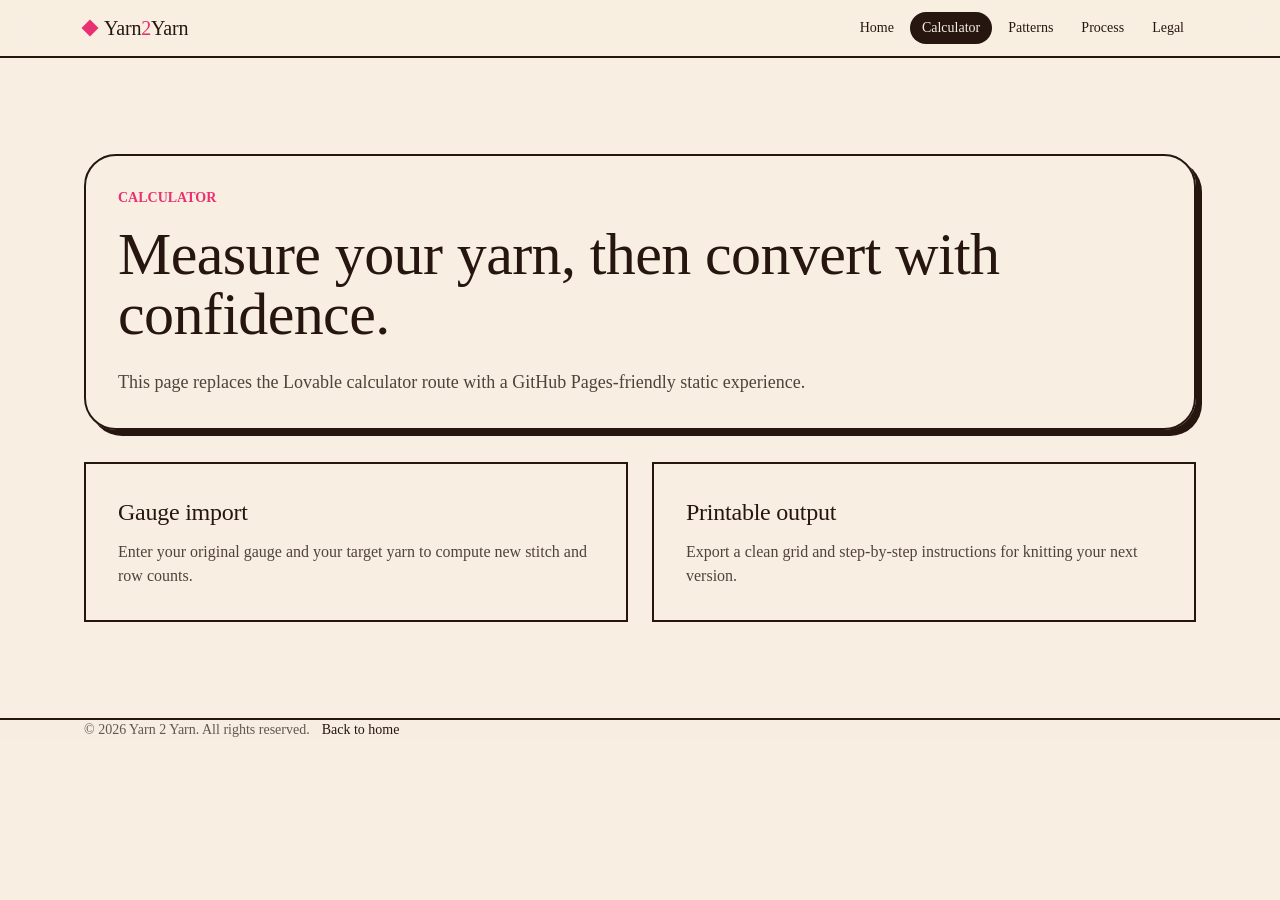
==== calculator/index.html @ 4e2f59ee "nouveaux" ====
<!DOCTYPE html>
<html lang="en">
  <head>
    <meta charset="utf-8" />
    <meta name="viewport" content="width=device-width, initial-scale=1" />
    <title>Calculator · Yarn 2 Yarn</title>
    <meta name="description" content="A calculator page for Yarn 2 Yarn built for GitHub Pages." />
    <link rel="stylesheet" href="../css/styles-DPJXZZEX.css" />
    <link rel="icon" href="../images/favicon.ico" type="image/x-icon" />
  </head>
  <body class="min-h-screen bg-cream text-ink">
    <div class="min-h-screen bg-cream text-ink">
      <header class="sticky top-0 z-40 border-b-2 border-ink bg-cream/90 backdrop-blur-md">
        <div class="mx-auto flex max-w-6xl items-center justify-between px-5 py-3">
          <a class="flex items-center gap-2" href="../">
            <span class="inline-block h-3 w-3 rotate-45 bg-raspberry"></span>
            <span class="font-display text-xl leading-none">Yarn<span class="text-raspberry">2</span>Yarn</span>
          </a>
          <nav class="hidden items-center gap-1 md:flex">
            <a class="rounded-full px-3 py-1.5 text-sm hover:bg-ink hover:text-cream transition" href="../">Home</a>
            <a class="rounded-full px-3 py-1.5 text-sm hover:bg-ink hover:text-cream transition bg-ink text-cream" href="./" aria-current="page">Calculator</a>
            <a class="rounded-full px-3 py-1.5 text-sm hover:bg-ink hover:text-cream transition" href="../patterns/">Patterns</a>
            <a class="rounded-full px-3 py-1.5 text-sm hover:bg-ink hover:text-cream transition" href="../process/">Process</a>
            <a class="rounded-full px-3 py-1.5 text-sm hover:bg-ink hover:text-cream transition" href="../legal/">Legal</a>
          </nav>
        </div>
      </header>

      <main class="mx-auto flex max-w-6xl flex-col gap-8 px-5 py-16 md:py-24">
        <section class="rounded-[2rem] border-2 border-ink bg-white p-8 shadow-[6px_6px_0_var(--ink)] md:p-12">
          <p class="mb-4 text-sm font-semibold uppercase tracking-[0.35em] text-raspberry">Calculator</p>
          <h1 class="font-display text-4xl leading-none md:text-6xl">Measure your yarn, then convert with confidence.</h1>
          <p class="mt-6 max-w-3xl text-lg leading-8 text-ink/80">This page replaces the Lovable calculator route with a GitHub Pages-friendly static experience.</p>
        </section>

        <section class="grid gap-6 md:grid-cols-2">
          <div class="rounded-[1.5rem] border-2 border-ink bg-cream p-8">
            <h2 class="font-display text-2xl">Gauge import</h2>
            <p class="mt-3 text-base leading-7 text-ink/80">Enter your original gauge and your target yarn to compute new stitch and row counts.</p>
          </div>
          <div class="rounded-[1.5rem] border-2 border-ink bg-cream p-8">
            <h2 class="font-display text-2xl">Printable output</h2>
            <p class="mt-3 text-base leading-7 text-ink/80">Export a clean grid and step-by-step instructions for knitting your next version.</p>
          </div>
        </section>
      </main>

      <footer class="border-t-2 border-ink bg-cream/90">
        <div class="mx-auto flex max-w-6xl flex-col gap-3 px-5 py-8 text-sm text-ink/70 md:flex-row md:items-center md:justify-between">
          <p>© 2026 Yarn 2 Yarn. All rights reserved.</p>
          <a class="font-medium text-ink" href="../">Back to home</a>
        </div>
      </footer>
    </div>
  </body>
</html>
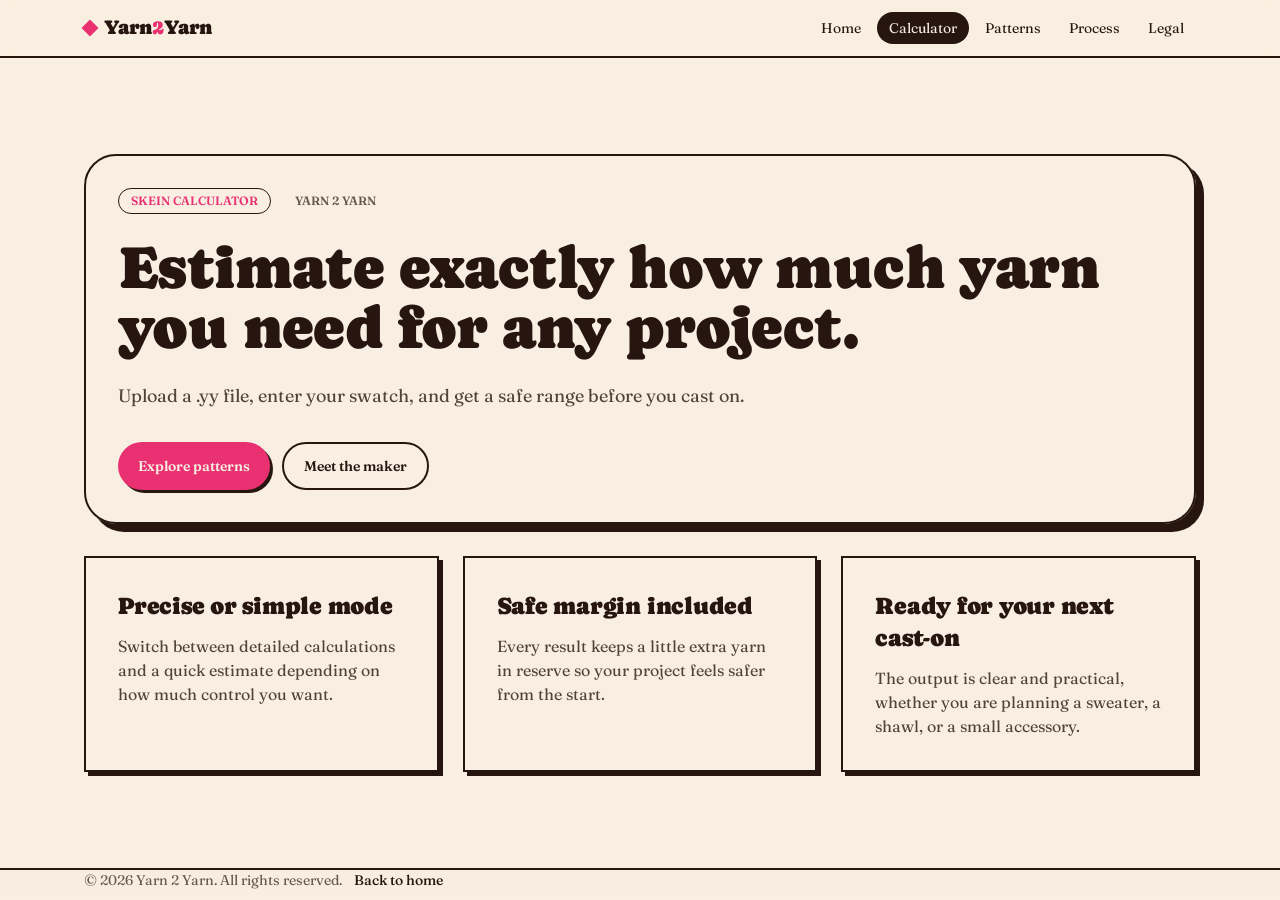
==== commit a6b79eb3: "normalemeeeeent" ====
--- a/calculator/index.html
+++ b/calculator/index.html
@@ -3,9 +3,12 @@
   <head>
     <meta charset="utf-8" />
     <meta name="viewport" content="width=device-width, initial-scale=1" />
-    <title>Calculator · Yarn 2 Yarn</title>
-    <meta name="description" content="A calculator page for Yarn 2 Yarn built for GitHub Pages." />
+    <title>Skein Calculator — Yarn 2 Yarn</title>
+    <meta name="description" content="Estimate exactly how much yarn you need for any project. Upload a .yy file, enter your swatch, get a safe range." />
     <link rel="stylesheet" href="../css/styles-DPJXZZEX.css" />
+    <link rel="preconnect" href="https://fonts.googleapis.com" />
+    <link rel="preconnect" href="https://fonts.gstatic.com" crossorigin="anonymous" />
+    <link rel="stylesheet" href="https://fonts.googleapis.com/css2?family=Fraunces:ital,opsz,wght@0,9..144,400;0,9..144,600;0,9..144,800;1,9..144,400&family=Caprasimo&family=JetBrains+Mono:wght@400;600&display=swap" />
     <link rel="icon" href="../images/favicon.ico" type="image/x-icon" />
   </head>
   <body class="min-h-screen bg-cream text-ink">
@@ -27,20 +30,31 @@
       </header>
 
       <main class="mx-auto flex max-w-6xl flex-col gap-8 px-5 py-16 md:py-24">
-        <section class="rounded-[2rem] border-2 border-ink bg-white p-8 shadow-[6px_6px_0_var(--ink)] md:p-12">
-          <p class="mb-4 text-sm font-semibold uppercase tracking-[0.35em] text-raspberry">Calculator</p>
-          <h1 class="font-display text-4xl leading-none md:text-6xl">Measure your yarn, then convert with confidence.</h1>
-          <p class="mt-6 max-w-3xl text-lg leading-8 text-ink/80">This page replaces the Lovable calculator route with a GitHub Pages-friendly static experience.</p>
+        <section class="rounded-[2rem] border-2 border-ink bg-white p-8 shadow-[8px_8px_0_var(--ink)] md:p-12">
+          <div class="flex flex-wrap items-center gap-3">
+            <span class="rounded-full border border-ink px-3 py-1 text-xs font-semibold uppercase tracking-[0.32em] text-raspberry">Skein Calculator</span>
+            <span class="rounded-full bg-cream px-3 py-1 text-xs font-semibold uppercase tracking-[0.32em] text-ink/70">Yarn 2 Yarn</span>
+          </div>
+          <h1 class="mt-6 font-display text-4xl leading-none md:text-6xl">Estimate exactly how much yarn you need for any project.</h1>
+          <p class="mt-6 max-w-3xl text-lg leading-8 text-ink/80">Upload a .yy file, enter your swatch, and get a safe range before you cast on.</p>
+          <div class="mt-8 flex flex-wrap gap-3">
+            <a class="inline-flex items-center rounded-full bg-raspberry px-5 py-3 text-sm font-semibold text-cream shadow-[3px_3px_0_var(--ink)] transition hover:-translate-y-0.5" href="../patterns/">Explore patterns</a>
+            <a class="inline-flex items-center rounded-full border-2 border-ink px-5 py-3 text-sm font-semibold text-ink transition hover:bg-ink hover:text-cream" href="../process/">Meet the maker</a>
+          </div>
         </section>
 
-        <section class="grid gap-6 md:grid-cols-2">
-          <div class="rounded-[1.5rem] border-2 border-ink bg-cream p-8">
-            <h2 class="font-display text-2xl">Gauge import</h2>
-            <p class="mt-3 text-base leading-7 text-ink/80">Enter your original gauge and your target yarn to compute new stitch and row counts.</p>
+        <section class="grid gap-6 md:grid-cols-3">
+          <div class="rounded-[1.5rem] border-2 border-ink bg-cream p-8 shadow-[4px_4px_0_var(--ink)]">
+            <h2 class="font-display text-2xl">Precise or simple mode</h2>
+            <p class="mt-3 text-base leading-7 text-ink/80">Switch between detailed calculations and a quick estimate depending on how much control you want.</p>
           </div>
-          <div class="rounded-[1.5rem] border-2 border-ink bg-cream p-8">
-            <h2 class="font-display text-2xl">Printable output</h2>
-            <p class="mt-3 text-base leading-7 text-ink/80">Export a clean grid and step-by-step instructions for knitting your next version.</p>
+          <div class="rounded-[1.5rem] border-2 border-ink bg-cream p-8 shadow-[4px_4px_0_var(--ink)]">
+            <h2 class="font-display text-2xl">Safe margin included</h2>
+            <p class="mt-3 text-base leading-7 text-ink/80">Every result keeps a little extra yarn in reserve so your project feels safer from the start.</p>
+          </div>
+          <div class="rounded-[1.5rem] border-2 border-ink bg-cream p-8 shadow-[4px_4px_0_var(--ink)]">
+            <h2 class="font-display text-2xl">Ready for your next cast-on</h2>
+            <p class="mt-3 text-base leading-7 text-ink/80">The output is clear and practical, whether you are planning a sweater, a shawl, or a small accessory.</p>
           </div>
         </section>
       </main>
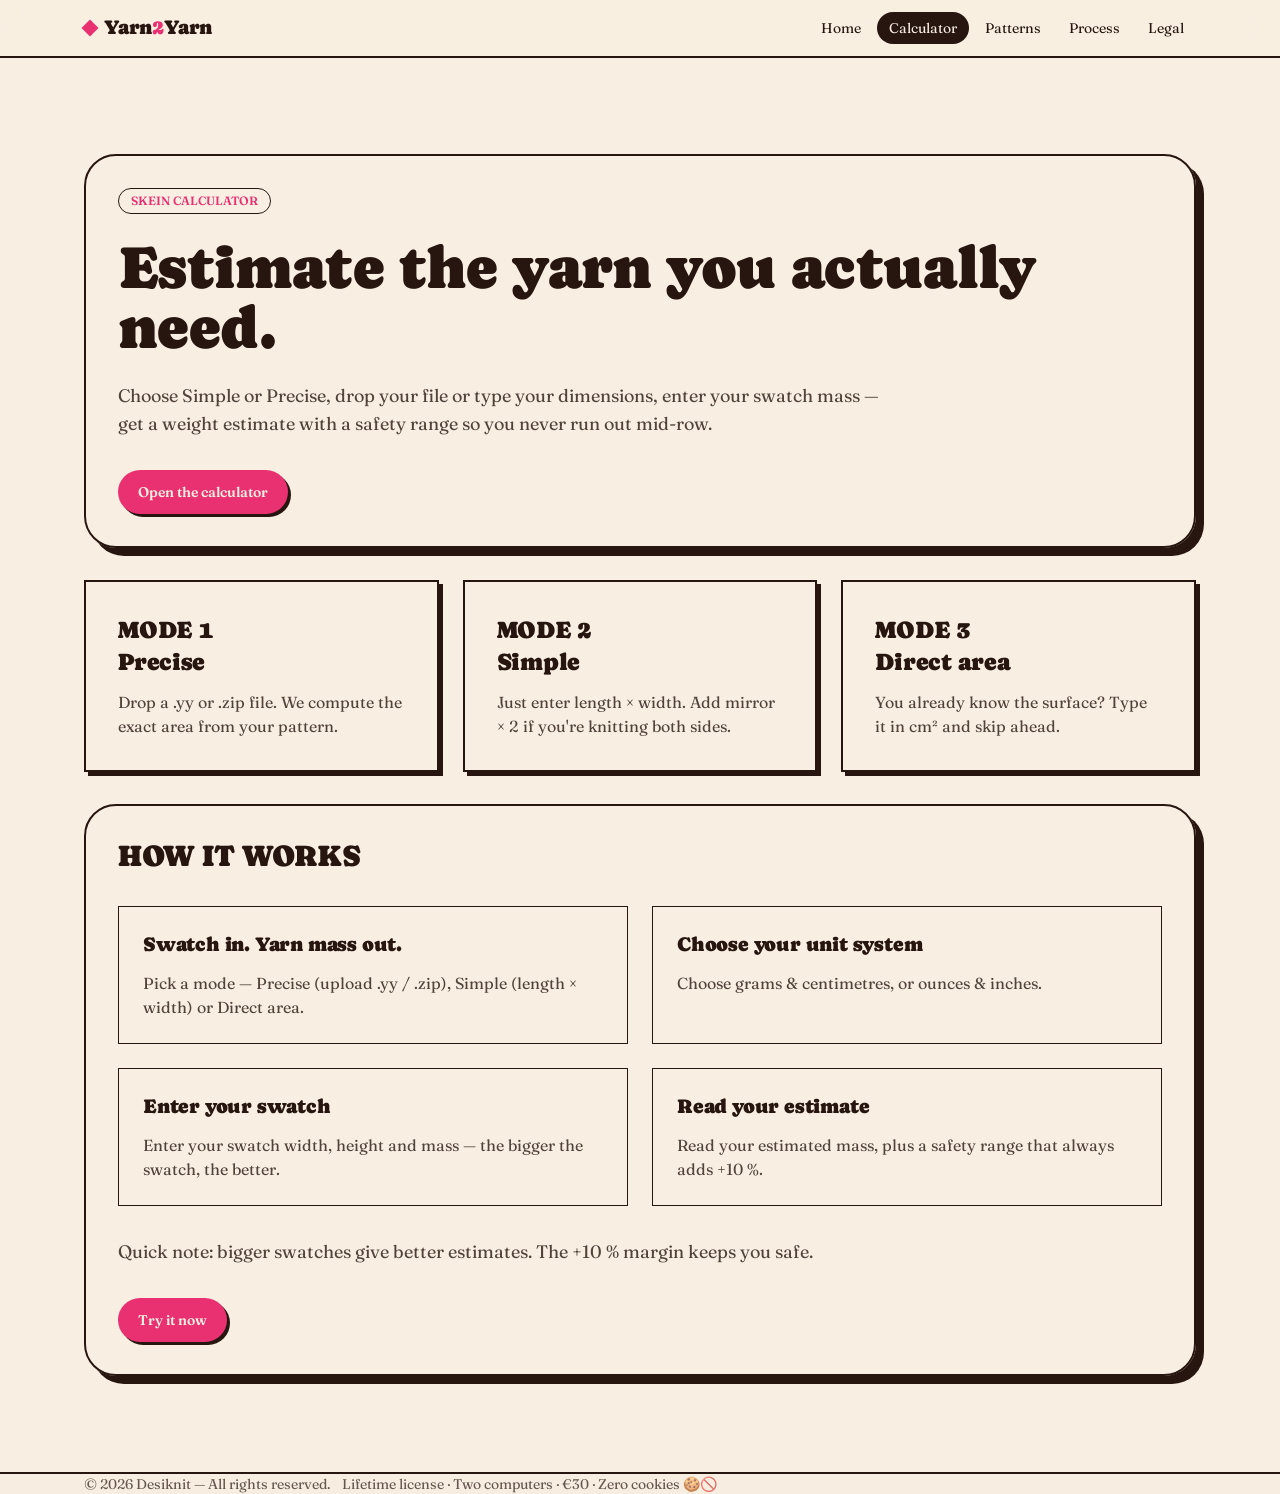
==== commit 1727242c: "lovactu" ====
--- a/calculator/index.html
+++ b/calculator/index.html
@@ -4,7 +4,7 @@
     <meta charset="utf-8" />
     <meta name="viewport" content="width=device-width, initial-scale=1" />
     <title>Skein Calculator — Yarn 2 Yarn</title>
-    <meta name="description" content="Estimate exactly how much yarn you need for any project. Upload a .yy file, enter your swatch, get a safe range." />
+    <meta name="description" content="Estimate the yarn you actually need." />
     <link rel="stylesheet" href="../css/styles-DPJXZZEX.css" />
     <link rel="preconnect" href="https://fonts.googleapis.com" />
     <link rel="preconnect" href="https://fonts.gstatic.com" crossorigin="anonymous" />
@@ -28,43 +28,49 @@
           </nav>
         </div>
       </header>
-
       <main class="mx-auto flex max-w-6xl flex-col gap-8 px-5 py-16 md:py-24">
         <section class="rounded-[2rem] border-2 border-ink bg-white p-8 shadow-[8px_8px_0_var(--ink)] md:p-12">
           <div class="flex flex-wrap items-center gap-3">
-            <span class="rounded-full border border-ink px-3 py-1 text-xs font-semibold uppercase tracking-[0.32em] text-raspberry">Skein Calculator</span>
-            <span class="rounded-full bg-cream px-3 py-1 text-xs font-semibold uppercase tracking-[0.32em] text-ink/70">Yarn 2 Yarn</span>
+            <span class="rounded-full border border-ink px-3 py-1 text-xs font-semibold uppercase tracking-[0.32em] text-raspberry">SKEIN CALCULATOR</span>
           </div>
-          <h1 class="mt-6 font-display text-4xl leading-none md:text-6xl">Estimate exactly how much yarn you need for any project.</h1>
-          <p class="mt-6 max-w-3xl text-lg leading-8 text-ink/80">Upload a .yy file, enter your swatch, and get a safe range before you cast on.</p>
+          <h1 class="mt-6 font-display text-4xl leading-none md:text-6xl">Estimate the yarn you actually need.</h1>
+          <p class="mt-6 max-w-3xl text-lg leading-8 text-ink/80">Choose Simple or Precise, drop your file or type your dimensions, enter your swatch mass — get a weight estimate with a safety range so you never run out mid-row.</p>
           <div class="mt-8 flex flex-wrap gap-3">
-            <a class="inline-flex items-center rounded-full bg-raspberry px-5 py-3 text-sm font-semibold text-cream shadow-[3px_3px_0_var(--ink)] transition hover:-translate-y-0.5" href="../patterns/">Explore patterns</a>
-            <a class="inline-flex items-center rounded-full border-2 border-ink px-5 py-3 text-sm font-semibold text-ink transition hover:bg-ink hover:text-cream" href="../process/">Meet the maker</a>
+            <a class="inline-flex items-center rounded-full bg-raspberry px-5 py-3 text-sm font-semibold text-cream shadow-[3px_3px_0_var(--ink)] transition hover:-translate-y-0.5" href="../patterns/">Open the calculator</a>
           </div>
         </section>
-
         <section class="grid gap-6 md:grid-cols-3">
           <div class="rounded-[1.5rem] border-2 border-ink bg-cream p-8 shadow-[4px_4px_0_var(--ink)]">
-            <h2 class="font-display text-2xl">Precise or simple mode</h2>
-            <p class="mt-3 text-base leading-7 text-ink/80">Switch between detailed calculations and a quick estimate depending on how much control you want.</p>
+            <h2 class="font-display text-2xl">MODE 1<br/>Precise</h2>
+            <p class="mt-3 text-base leading-7 text-ink/80">Drop a .yy or .zip file. We compute the exact area from your pattern.</p>
           </div>
           <div class="rounded-[1.5rem] border-2 border-ink bg-cream p-8 shadow-[4px_4px_0_var(--ink)]">
-            <h2 class="font-display text-2xl">Safe margin included</h2>
-            <p class="mt-3 text-base leading-7 text-ink/80">Every result keeps a little extra yarn in reserve so your project feels safer from the start.</p>
+            <h2 class="font-display text-2xl">MODE 2<br/>Simple</h2>
+            <p class="mt-3 text-base leading-7 text-ink/80">Just enter length × width. Add mirror × 2 if you're knitting both sides.</p>
           </div>
           <div class="rounded-[1.5rem] border-2 border-ink bg-cream p-8 shadow-[4px_4px_0_var(--ink)]">
-            <h2 class="font-display text-2xl">Ready for your next cast-on</h2>
-            <p class="mt-3 text-base leading-7 text-ink/80">The output is clear and practical, whether you are planning a sweater, a shawl, or a small accessory.</p>
+            <h2 class="font-display text-2xl">MODE 3<br/>Direct area</h2>
+            <p class="mt-3 text-base leading-7 text-ink/80">You already know the surface? Type it in cm² and skip ahead.</p>
           </div>
         </section>
+        <section class="rounded-[2rem] border-2 border-ink bg-white p-8 shadow-[8px_8px_0_var(--ink)] md:p-12">
+          <h2 class="font-display text-3xl">HOW IT WORKS</h2>
+          <div class="mt-8 grid gap-6 md:grid-cols-2">
+            <div class="rounded-[1.25rem] border border-ink p-6"><h3 class="font-display text-xl">Swatch in. Yarn mass out.</h3><p class="mt-3 text-base leading-7 text-ink/80">Pick a mode — Precise (upload .yy / .zip), Simple (length × width) or Direct area.</p></div>
+            <div class="rounded-[1.25rem] border border-ink p-6"><h3 class="font-display text-xl">Choose your unit system</h3><p class="mt-3 text-base leading-7 text-ink/80">Choose grams & centimetres, or ounces & inches.</p></div>
+            <div class="rounded-[1.25rem] border border-ink p-6"><h3 class="font-display text-xl">Enter your swatch</h3><p class="mt-3 text-base leading-7 text-ink/80">Enter your swatch width, height and mass — the bigger the swatch, the better.</p></div>
+            <div class="rounded-[1.25rem] border border-ink p-6"><h3 class="font-display text-xl">Read your estimate</h3><p class="mt-3 text-base leading-7 text-ink/80">Read your estimated mass, plus a safety range that always adds +10 %.</p></div>
+          </div>
+          <p class="mt-8 text-lg leading-8 text-ink/80">Quick note: bigger swatches give better estimates. The +10 % margin keeps you safe.</p>
+          <a class="mt-8 inline-flex items-center rounded-full bg-raspberry px-5 py-3 text-sm font-semibold text-cream shadow-[3px_3px_0_var(--ink)] transition hover:-translate-y-0.5" href="../patterns/">Try it now</a>
+        </section>
       </main>
-
       <footer class="border-t-2 border-ink bg-cream/90">
         <div class="mx-auto flex max-w-6xl flex-col gap-3 px-5 py-8 text-sm text-ink/70 md:flex-row md:items-center md:justify-between">
-          <p>© 2026 Yarn 2 Yarn. All rights reserved.</p>
-          <a class="font-medium text-ink" href="../">Back to home</a>
+          <p>© 2026 Desiknit — All rights reserved.</p>
+          <p>Lifetime license · Two computers · €30 · Zero cookies 🍪🚫</p>
         </div>
       </footer>
     </div>
   </body>
-</html>
+</html>
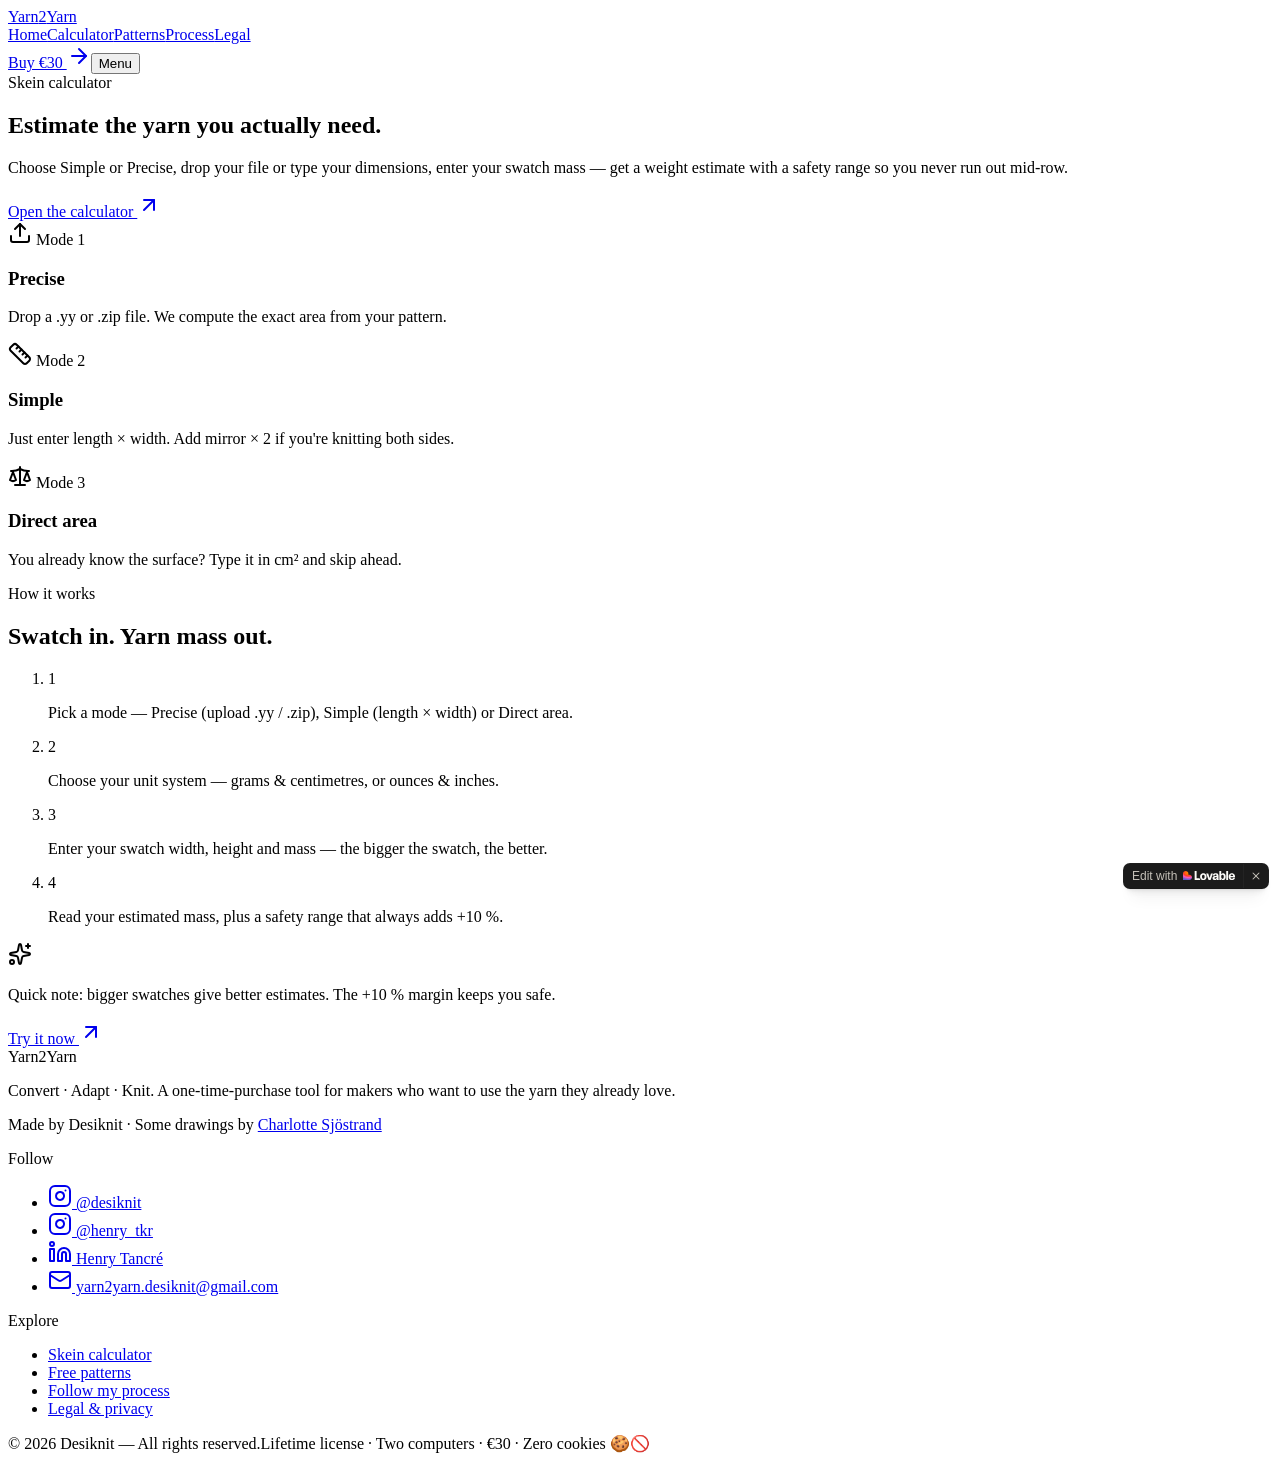
==== commit ca6df9c3: "Add initial HTML structure for calculator page" ====
--- a/calculator/index.html
+++ b/calculator/index.html
@@ -1,76 +1,226 @@
-<!DOCTYPE html>
-<html lang="en">
-  <head>
-    <meta charset="utf-8" />
-    <meta name="viewport" content="width=device-width, initial-scale=1" />
-    <title>Skein Calculator — Yarn 2 Yarn</title>
-    <meta name="description" content="Estimate the yarn you actually need." />
-    <link rel="stylesheet" href="../css/styles-DPJXZZEX.css" />
-    <link rel="preconnect" href="https://fonts.googleapis.com" />
-    <link rel="preconnect" href="https://fonts.gstatic.com" crossorigin="anonymous" />
-    <link rel="stylesheet" href="https://fonts.googleapis.com/css2?family=Fraunces:ital,opsz,wght@0,9..144,400;0,9..144,600;0,9..144,800;1,9..144,400&family=Caprasimo&family=JetBrains+Mono:wght@400;600&display=swap" />
-    <link rel="icon" href="../images/favicon.ico" type="image/x-icon" />
-  </head>
-  <body class="min-h-screen bg-cream text-ink">
-    <div class="min-h-screen bg-cream text-ink">
-      <header class="sticky top-0 z-40 border-b-2 border-ink bg-cream/90 backdrop-blur-md">
-        <div class="mx-auto flex max-w-6xl items-center justify-between px-5 py-3">
-          <a class="flex items-center gap-2" href="../">
-            <span class="inline-block h-3 w-3 rotate-45 bg-raspberry"></span>
-            <span class="font-display text-xl leading-none">Yarn<span class="text-raspberry">2</span>Yarn</span>
-          </a>
-          <nav class="hidden items-center gap-1 md:flex">
-            <a class="rounded-full px-3 py-1.5 text-sm hover:bg-ink hover:text-cream transition" href="../">Home</a>
-            <a class="rounded-full px-3 py-1.5 text-sm hover:bg-ink hover:text-cream transition bg-ink text-cream" href="./" aria-current="page">Calculator</a>
-            <a class="rounded-full px-3 py-1.5 text-sm hover:bg-ink hover:text-cream transition" href="../patterns/">Patterns</a>
-            <a class="rounded-full px-3 py-1.5 text-sm hover:bg-ink hover:text-cream transition" href="../process/">Process</a>
-            <a class="rounded-full px-3 py-1.5 text-sm hover:bg-ink hover:text-cream transition" href="../legal/">Legal</a>
-          </nav>
-        </div>
-      </header>
-      <main class="mx-auto flex max-w-6xl flex-col gap-8 px-5 py-16 md:py-24">
-        <section class="rounded-[2rem] border-2 border-ink bg-white p-8 shadow-[8px_8px_0_var(--ink)] md:p-12">
-          <div class="flex flex-wrap items-center gap-3">
-            <span class="rounded-full border border-ink px-3 py-1 text-xs font-semibold uppercase tracking-[0.32em] text-raspberry">SKEIN CALCULATOR</span>
-          </div>
-          <h1 class="mt-6 font-display text-4xl leading-none md:text-6xl">Estimate the yarn you actually need.</h1>
-          <p class="mt-6 max-w-3xl text-lg leading-8 text-ink/80">Choose Simple or Precise, drop your file or type your dimensions, enter your swatch mass — get a weight estimate with a safety range so you never run out mid-row.</p>
-          <div class="mt-8 flex flex-wrap gap-3">
-            <a class="inline-flex items-center rounded-full bg-raspberry px-5 py-3 text-sm font-semibold text-cream shadow-[3px_3px_0_var(--ink)] transition hover:-translate-y-0.5" href="../patterns/">Open the calculator</a>
-          </div>
-        </section>
-        <section class="grid gap-6 md:grid-cols-3">
-          <div class="rounded-[1.5rem] border-2 border-ink bg-cream p-8 shadow-[4px_4px_0_var(--ink)]">
-            <h2 class="font-display text-2xl">MODE 1<br/>Precise</h2>
-            <p class="mt-3 text-base leading-7 text-ink/80">Drop a .yy or .zip file. We compute the exact area from your pattern.</p>
-          </div>
-          <div class="rounded-[1.5rem] border-2 border-ink bg-cream p-8 shadow-[4px_4px_0_var(--ink)]">
-            <h2 class="font-display text-2xl">MODE 2<br/>Simple</h2>
-            <p class="mt-3 text-base leading-7 text-ink/80">Just enter length × width. Add mirror × 2 if you're knitting both sides.</p>
-          </div>
-          <div class="rounded-[1.5rem] border-2 border-ink bg-cream p-8 shadow-[4px_4px_0_var(--ink)]">
-            <h2 class="font-display text-2xl">MODE 3<br/>Direct area</h2>
-            <p class="mt-3 text-base leading-7 text-ink/80">You already know the surface? Type it in cm² and skip ahead.</p>
-          </div>
-        </section>
-        <section class="rounded-[2rem] border-2 border-ink bg-white p-8 shadow-[8px_8px_0_var(--ink)] md:p-12">
-          <h2 class="font-display text-3xl">HOW IT WORKS</h2>
-          <div class="mt-8 grid gap-6 md:grid-cols-2">
-            <div class="rounded-[1.25rem] border border-ink p-6"><h3 class="font-display text-xl">Swatch in. Yarn mass out.</h3><p class="mt-3 text-base leading-7 text-ink/80">Pick a mode — Precise (upload .yy / .zip), Simple (length × width) or Direct area.</p></div>
-            <div class="rounded-[1.25rem] border border-ink p-6"><h3 class="font-display text-xl">Choose your unit system</h3><p class="mt-3 text-base leading-7 text-ink/80">Choose grams & centimetres, or ounces & inches.</p></div>
-            <div class="rounded-[1.25rem] border border-ink p-6"><h3 class="font-display text-xl">Enter your swatch</h3><p class="mt-3 text-base leading-7 text-ink/80">Enter your swatch width, height and mass — the bigger the swatch, the better.</p></div>
-            <div class="rounded-[1.25rem] border border-ink p-6"><h3 class="font-display text-xl">Read your estimate</h3><p class="mt-3 text-base leading-7 text-ink/80">Read your estimated mass, plus a safety range that always adds +10 %.</p></div>
-          </div>
-          <p class="mt-8 text-lg leading-8 text-ink/80">Quick note: bigger swatches give better estimates. The +10 % margin keeps you safe.</p>
-          <a class="mt-8 inline-flex items-center rounded-full bg-raspberry px-5 py-3 text-sm font-semibold text-cream shadow-[3px_3px_0_var(--ink)] transition hover:-translate-y-0.5" href="../patterns/">Try it now</a>
-        </section>
-      </main>
-      <footer class="border-t-2 border-ink bg-cream/90">
-        <div class="mx-auto flex max-w-6xl flex-col gap-3 px-5 py-8 text-sm text-ink/70 md:flex-row md:items-center md:justify-between">
-          <p>© 2026 Desiknit — All rights reserved.</p>
-          <p>Lifetime license · Two computers · €30 · Zero cookies 🍪🚫</p>
-        </div>
-      </footer>
-    </div>
-  </body>
-</html>+<!DOCTYPE html><html lang="en"><head><meta charset="utf-8"><meta name="viewport" content="width=device-width, initial-scale=1"><link rel="stylesheet" href="css/styles-DPJXZZEX.css" data-precedence="default"><link rel="stylesheet" href="https://fonts.googleapis.com/css2?family=Fraunces:ital,opsz,wght@0,9..144,400;0,9..144,600;0,9..144,800;1,9..144,400&family=Caprasimo&family=JetBrains+Mono:wght@400;600&display=swap" data-precedence="default"><title>Skein Calculator — Yarn 2 Yarn</title><meta name="author" content="Desiknit"><meta property="og:type" content="website"><meta name="twitter:card" content="summary_large_image"><meta name="description" content="Estimate exactly how much yarn you need for any project. Upload a .yy file, enter your swatch, get a safe range."><meta property="og:title" content="Skein Calculator — Yarn 2 Yarn"><meta property="og:description" content="Estimate the yarn you need — precise or simple mode, always with a safety margin."><link rel="modulepreload" href="/assets/index-Cd15-F9J.js"><link rel="modulepreload" href="/assets/calculator-SY191zPr.js"><link rel="modulepreload" href="/assets/site-chrome-DdTQAI3-.js"><link rel="modulepreload" href="/assets/arrow-up-right-DXfZMPy_.js"><link rel="modulepreload" href="/assets/sparkles-CQcFg2lq.js"><link rel="icon" href="images/favicon.ico" type="image/x-icon"><link rel="preconnect" href="https://fonts.googleapis.com"><link rel="preconnect" href="https://fonts.gstatic.com" crossorigin="anonymous">
+<style>
+	@font-face {
+		font-family: 'CameraPlainVariable';
+		src: url('fonts/CameraPlainVariable.woff2') format('woff2');
+		font-weight: 100 900;
+		font-style: normal;
+		font-display: swap;
+	}
+
+	#lovable-badge {
+		--badge-bg: #1b1b1b;
+		--badge-text: #c5c1b9;
+		--badge-text-hover: #dcdad5;
+		--badge-radius: 6px;
+		--badge-padding: 8px;
+		--badge-gap: 6px;
+		--badge-shadow: 
+			0 0 0 1px rgba(0, 0, 0, 0.88),
+			0 1px 0 0 rgba(0, 0, 0, 0.04),
+			0 2px 2px -1px rgba(0, 0, 0, 0.08),
+			0 4px 4px -2px rgba(0, 0, 0, 0.08),
+			0 8px 8px -4px rgba(0, 0, 0, 0.08),
+			0 16px 16px -8px rgba(0, 0, 0, 0.08);
+		--badge-transition-duration: 0.2s;
+		--badge-transition-easing: cubic-bezier(0.16, 1, 0.32, 1);
+		--focus-color: #575ECF;
+		--focus-offset: 2px;
+		--focus-width: 2px;
+		
+		position: fixed;
+		bottom: 12px;
+		right: 12px;
+		height: 24px;
+		display: flex;
+		align-items: center;
+		z-index: 1000000;
+		background-color: var(--badge-bg) !important;
+		color: var(--badge-text) !important;
+		border-radius: var(--badge-radius);
+		box-shadow: var(--badge-shadow) !important;
+		font-size: 12px;
+		font-family: CameraPlainVariable, "CameraPlainVariable Fallback", -apple-system, BlinkMacSystemFont, 'Segoe UI', Roboto, sans-serif;
+		font-weight: 400 !important;
+		text-transform: none !important;
+		font-feature-settings: normal !important;
+		transform: translateZ(0);
+		will-change: transform, opacity;
+	}
+
+	#lovable-badge-cta {
+		display: flex;
+		align-items: center;
+		gap: var(--badge-gap);
+		padding: 0 var(--badge-padding);
+		height: 100%;
+		color: inherit;
+		text-decoration: none;
+		white-space: nowrap;
+		border-radius: var(--badge-radius) 0 0 var(--badge-radius);
+		transition: 
+			background-color var(--badge-transition-duration) ease,
+			color var(--badge-transition-duration) ease,
+			transform 0.1s ease;
+	}
+
+	#lovable-badge-cta:hover {
+		background: rgba(255, 255, 255, 0.04);
+		color: var(--badge-text-hover);
+	}
+
+	#lovable-badge-cta:active {
+		transform: scale(0.98);
+	}
+
+	#lovable-badge-cta:focus {
+		outline: none;
+	}
+
+	#lovable-badge-cta:focus-visible {
+		outline: var(--focus-width) solid var(--focus-color);
+		outline-offset: var(--focus-offset);
+		z-index: 1;
+	}
+
+	#lovable-badge-text {
+		line-height: 1;
+	}
+
+	#lovable-badge-divider {
+		width: 1px;
+		height: 24px;
+		background-color: rgba(255, 255, 255, 0.04);
+		flex-shrink: 0;
+	}
+
+	#lovable-badge-close {
+		width: 24px;
+		height: 24px;
+		min-width: 24px;
+		min-height: 24px;
+		cursor: pointer;
+		background: none;
+		border: none;
+		padding: 0;
+		display: flex;
+		align-items: center;
+		justify-content: center;
+		border-radius: 0 var(--badge-radius) var(--badge-radius) 0;
+		flex-shrink: 0;
+		transition: 
+			background-color var(--badge-transition-duration) ease,
+			transform 0.1s ease;
+	}
+
+	#lovable-badge-close:hover {
+		background: rgba(255, 255, 255, 0.04);
+	}
+
+	#lovable-badge-close:active {
+		transform: scale(0.92);
+	}
+
+	#lovable-badge-close:focus {
+		outline: none;
+	}
+
+	#lovable-badge-close:focus-visible {
+		outline: var(--focus-width) solid var(--focus-color);
+		outline-offset: calc(var(--focus-offset) * -1);
+		z-index: 1;
+	}
+
+	#lovable-badge-close svg path {
+		fill: var(--badge-text);
+		transition: fill var(--badge-transition-duration) ease;
+	}
+
+	#lovable-badge-close:hover svg path {
+		fill: var(--badge-text-hover);
+	}
+
+	@media (prefers-reduced-motion: reduce) {
+		#lovable-badge-cta,
+		#lovable-badge-close,
+		#lovable-badge-close svg path {
+			transition: none;
+		}
+		
+		#lovable-badge-cta:active,
+		#lovable-badge-close:active {
+			transform: none;
+		}
+	}
+
+	@media (prefers-contrast: high) {
+		#lovable-badge {
+			--badge-bg: #000;
+			--badge-text: #fff;
+			--badge-text-hover: #fff;
+			border: 2px solid currentColor;
+		}
+		
+		#lovable-badge-cta:focus-visible,
+		#lovable-badge-close:focus-visible {
+			outline-width: 3px;
+		}
+	}
+</style>
+<script defer="" src="js/~flock.js" data-proxy-url="/~api/analytics"></script><meta name="twitter:title" content="Skein Calculator — Yarn 2 Yarn"><meta name="twitter:description" content="Estimate the yarn you need — precise or simple mode, always with a safety margin."><meta property="og:image" content="images/id-preview-fc2e2dba--8e81f6e1-5158-4120-b369-6080ebdf96a0.lovable.app-1785254110658.png"><meta name="twitter:image" content="https://pub-bb2e103a32db4e198524a2e9ed8f35b4.r2.dev/19436440-525f-40ab-999f-d670b272fbc6/id-preview-fc2e2dba--8e81f6e1-5158-4120-b369-6080ebdf96a0.lovable.app-1785254110658.png"></head><body><!--$--><div class="min-h-screen bg-cream text-ink"><header class="sticky top-0 z-40 border-b-2 border-ink bg-cream/90 backdrop-blur-md"><div class="mx-auto flex max-w-6xl items-center justify-between px-5 py-3"><a href="/" class="flex items-center gap-2"><span class="inline-block h-3 w-3 rotate-45 bg-raspberry"></span><span class="font-display text-xl leading-none">Yarn<span class="text-raspberry">2</span>Yarn</span></a><nav class="hidden items-center gap-1 md:flex"><a href="/" class="rounded-full px-3 py-1.5 text-sm hover:bg-ink hover:text-cream transition">Home</a><a class="rounded-full px-3 py-1.5 text-sm hover:bg-ink hover:text-cream transition bg-ink text-cream" href="/calculator" data-status="active" aria-current="page">Calculator</a><a href="/patterns" class="rounded-full px-3 py-1.5 text-sm hover:bg-ink hover:text-cream transition">Patterns</a><a href="/process" class="rounded-full px-3 py-1.5 text-sm hover:bg-ink hover:text-cream transition">Process</a><a href="/legal" class="rounded-full px-3 py-1.5 text-sm hover:bg-ink hover:text-cream transition">Legal</a></nav><div class="flex items-center gap-2"><a href="https://yarn2yarn.lemonsqueezy.com/checkout/buy/22267c7e-5ff2-482f-9b16-f2206b3a0a4a?embed=1" class="hidden md:inline-flex items-center gap-1.5 rounded-full bg-raspberry px-4 py-2 text-sm font-medium text-cream shadow-[3px_3px_0_var(--ink)] transition hover:-translate-y-0.5">Buy €30 <svg xmlns="http://www.w3.org/2000/svg" width="24" height="24" viewBox="0 0 24 24" fill="none" stroke="currentColor" stroke-width="2" stroke-linecap="round" stroke-linejoin="round" class="lucide lucide-arrow-right h-3.5 w-3.5" aria-hidden="true"><path d="M5 12h14"></path><path d="m12 5 7 7-7 7"></path></svg></a><button aria-label="Menu" class="md:hidden rounded-full border-2 border-ink px-3 py-1.5 text-sm">Menu</button></div></div></header><main><section class="mx-auto max-w-5xl px-5 pt-14 pb-10 md:pt-24"><span class="sticker bg-sky -rotate-1">Skein calculator</span><h1 class="mt-6 font-display text-5xl leading-[0.95] md:text-7xl">Estimate the yarn <span class="inline-block rotate-1 rounded-2xl bg-butter px-3 py-1">you actually need.</span></h1><p class="mt-6 max-w-2xl text-lg leading-relaxed text-ink/75">Choose Simple or Precise, drop your file or type your dimensions, enter your swatch mass — get a weight estimate with a safety range so you never run out mid-row.</p><a href="https://www.desiknit.com/calc.html" class="mt-8 inline-flex items-center gap-2 rounded-full bg-ink px-6 py-3.5 text-cream shadow-[5px_5px_0_var(--raspberry)] transition hover:-translate-y-0.5">Open the calculator <svg xmlns="http://www.w3.org/2000/svg" width="24" height="24" viewBox="0 0 24 24" fill="none" stroke="currentColor" stroke-width="2" stroke-linecap="round" stroke-linejoin="round" class="lucide lucide-arrow-up-right h-4 w-4" aria-hidden="true"><path d="M7 7h10v10"></path><path d="M7 17 17 7"></path></svg></a></section><section class="mx-auto max-w-5xl px-5 pb-16"><div class="grid gap-4 md:grid-cols-3"><div class="rounded-3xl border-2 border-ink p-6 shadow-[5px_5px_0_var(--ink)] bg-mint"><div class="flex items-center gap-2 font-mono-tag"><svg xmlns="http://www.w3.org/2000/svg" width="24" height="24" viewBox="0 0 24 24" fill="none" stroke="currentColor" stroke-width="2" stroke-linecap="round" stroke-linejoin="round" class="lucide lucide-upload h-4 w-4" aria-hidden="true"><path d="M12 3v12"></path><path d="m17 8-5-5-5 5"></path><path d="M21 15v4a2 2 0 0 1-2 2H5a2 2 0 0 1-2-2v-4"></path></svg> Mode <!-- -->1</div><h3 class="mt-3 font-display text-2xl">Precise</h3><p class="mt-2 text-sm leading-relaxed opacity-90">Drop a .yy or .zip file. We compute the exact area from your pattern.</p></div><div class="rounded-3xl border-2 border-ink p-6 shadow-[5px_5px_0_var(--ink)] bg-butter"><div class="flex items-center gap-2 font-mono-tag"><svg xmlns="http://www.w3.org/2000/svg" width="24" height="24" viewBox="0 0 24 24" fill="none" stroke="currentColor" stroke-width="2" stroke-linecap="round" stroke-linejoin="round" class="lucide lucide-ruler h-4 w-4" aria-hidden="true"><path d="M21.3 15.3a2.4 2.4 0 0 1 0 3.4l-2.6 2.6a2.4 2.4 0 0 1-3.4 0L2.7 8.7a2.41 2.41 0 0 1 0-3.4l2.6-2.6a2.41 2.41 0 0 1 3.4 0Z"></path><path d="m14.5 12.5 2-2"></path><path d="m11.5 9.5 2-2"></path><path d="m8.5 6.5 2-2"></path><path d="m17.5 15.5 2-2"></path></svg> Mode <!-- -->2</div><h3 class="mt-3 font-display text-2xl">Simple</h3><p class="mt-2 text-sm leading-relaxed opacity-90">Just enter length × width. Add mirror × 2 if you're knitting both sides.</p></div><div class="rounded-3xl border-2 border-ink p-6 shadow-[5px_5px_0_var(--ink)] bg-coral text-cream"><div class="flex items-center gap-2 font-mono-tag"><svg xmlns="http://www.w3.org/2000/svg" width="24" height="24" viewBox="0 0 24 24" fill="none" stroke="currentColor" stroke-width="2" stroke-linecap="round" stroke-linejoin="round" class="lucide lucide-scale h-4 w-4" aria-hidden="true"><path d="M12 3v18"></path><path d="m19 8 3 8a5 5 0 0 1-6 0zV7"></path><path d="M3 7h1a17 17 0 0 0 8-2 17 17 0 0 0 8 2h1"></path><path d="m5 8 3 8a5 5 0 0 1-6 0zV7"></path><path d="M7 21h10"></path></svg> Mode <!-- -->3</div><h3 class="mt-3 font-display text-2xl">Direct area</h3><p class="mt-2 text-sm leading-relaxed opacity-90">You already know the surface? Type it in cm² and skip ahead.</p></div></div></section><section class="border-y-2 border-ink bg-cream"><div class="mx-auto max-w-5xl px-5 py-16 grid gap-10 md:grid-cols-[1fr_1.2fr]"><div><p class="font-mono-tag text-raspberry mb-3">How it works</p><h2 class="font-display text-4xl leading-tight">Swatch in. Yarn mass out.</h2></div><ol class="space-y-4 text-ink/80"><li class="flex gap-4"><span class="mt-0.5 inline-flex h-8 w-8 flex-none items-center justify-center rounded-full border-2 border-ink bg-butter font-display">1</span><p class="leading-relaxed">Pick a mode — Precise (upload .yy / .zip), Simple (length × width) or Direct area.</p></li><li class="flex gap-4"><span class="mt-0.5 inline-flex h-8 w-8 flex-none items-center justify-center rounded-full border-2 border-ink bg-butter font-display">2</span><p class="leading-relaxed">Choose your unit system — grams & centimetres, or ounces & inches.</p></li><li class="flex gap-4"><span class="mt-0.5 inline-flex h-8 w-8 flex-none items-center justify-center rounded-full border-2 border-ink bg-butter font-display">3</span><p class="leading-relaxed">Enter your swatch width, height and mass — the bigger the swatch, the better.</p></li><li class="flex gap-4"><span class="mt-0.5 inline-flex h-8 w-8 flex-none items-center justify-center rounded-full border-2 border-ink bg-butter font-display">4</span><p class="leading-relaxed">Read your estimated mass, plus a safety range that always adds +10 %.</p></li></ol></div></section><section class="mx-auto max-w-5xl px-5 py-16"><div class="rounded-3xl border-2 border-ink bg-mint p-8 shadow-[6px_6px_0_var(--ink)] flex flex-wrap items-center gap-6 justify-between"><div class="flex items-center gap-3"><svg xmlns="http://www.w3.org/2000/svg" width="24" height="24" viewBox="0 0 24 24" fill="none" stroke="currentColor" stroke-width="2" stroke-linecap="round" stroke-linejoin="round" class="lucide lucide-sparkles h-6 w-6" aria-hidden="true"><path d="M11.017 2.814a1 1 0 0 1 1.966 0l1.051 5.558a2 2 0 0 0 1.594 1.594l5.558 1.051a1 1 0 0 1 0 1.966l-5.558 1.051a2 2 0 0 0-1.594 1.594l-1.051 5.558a1 1 0 0 1-1.966 0l-1.051-5.558a2 2 0 0 0-1.594-1.594l-5.558-1.051a1 1 0 0 1 0-1.966l5.558-1.051a2 2 0 0 0 1.594-1.594z"></path><path d="M20 2v4"></path><path d="M22 4h-4"></path><circle cx="4" cy="20" r="2"></circle></svg><p class="font-display text-2xl leading-tight max-w-md">Quick note: bigger swatches give better estimates. The +10 % margin keeps you safe.</p></div><a href="https://www.desiknit.com/calc.html" class="inline-flex items-center gap-2 rounded-full bg-ink px-5 py-3 text-sm text-cream hover:bg-raspberry transition">Try it now <svg xmlns="http://www.w3.org/2000/svg" width="24" height="24" viewBox="0 0 24 24" fill="none" stroke="currentColor" stroke-width="2" stroke-linecap="round" stroke-linejoin="round" class="lucide lucide-arrow-up-right h-4 w-4" aria-hidden="true"><path d="M7 7h10v10"></path><path d="M7 17 17 7"></path></svg></a></div></section></main><footer class="mt-16 border-t-2 border-ink bg-ink text-cream"><div class="mx-auto grid max-w-6xl gap-10 px-5 py-14 md:grid-cols-4"><div class="md:col-span-2"><div class="flex items-center gap-2"><span class="inline-block h-3 w-3 rotate-45 bg-raspberry"></span><span class="font-display text-2xl">Yarn<span class="text-raspberry">2</span>Yarn</span></div><p class="mt-3 max-w-sm text-sm text-cream/70">Convert · Adapt · Knit. A one-time-purchase tool for makers who want to use the yarn they already love.</p><p class="mt-4 text-xs text-cream/50">Made by <span class="text-butter">Desiknit</span> · Some drawings by<!-- --> <a href="https://www.instagram.com/charlotte_sjostrand" class="underline hover:text-butter">Charlotte Sjöstrand</a></p></div><div><p class="font-mono-tag text-butter mb-3">Follow</p><ul class="space-y-2 text-sm"><li><a href="https://www.instagram.com/desiknit/" class="inline-flex items-center gap-2 hover:text-butter"><svg xmlns="http://www.w3.org/2000/svg" width="24" height="24" viewBox="0 0 24 24" fill="none" stroke="currentColor" stroke-width="2" stroke-linecap="round" stroke-linejoin="round" class="lucide lucide-instagram h-4 w-4" aria-hidden="true"><rect width="20" height="20" x="2" y="2" rx="5" ry="5"></rect><path d="M16 11.37A4 4 0 1 1 12.63 8 4 4 0 0 1 16 11.37z"></path><line x1="17.5" x2="17.51" y1="6.5" y2="6.5"></line></svg> @desiknit</a></li><li><a href="https://www.instagram.com/henry_tkr/" class="inline-flex items-center gap-2 hover:text-butter"><svg xmlns="http://www.w3.org/2000/svg" width="24" height="24" viewBox="0 0 24 24" fill="none" stroke="currentColor" stroke-width="2" stroke-linecap="round" stroke-linejoin="round" class="lucide lucide-instagram h-4 w-4" aria-hidden="true"><rect width="20" height="20" x="2" y="2" rx="5" ry="5"></rect><path d="M16 11.37A4 4 0 1 1 12.63 8 4 4 0 0 1 16 11.37z"></path><line x1="17.5" x2="17.51" y1="6.5" y2="6.5"></line></svg> @henry_tkr</a></li><li><a href="https://www.linkedin.com/in/henry-tancré-1b995a37a" class="inline-flex items-center gap-2 hover:text-butter"><svg xmlns="http://www.w3.org/2000/svg" width="24" height="24" viewBox="0 0 24 24" fill="none" stroke="currentColor" stroke-width="2" stroke-linecap="round" stroke-linejoin="round" class="lucide lucide-linkedin h-4 w-4" aria-hidden="true"><path d="M16 8a6 6 0 0 1 6 6v7h-4v-7a2 2 0 0 0-2-2 2 2 0 0 0-2 2v7h-4v-7a6 6 0 0 1 6-6z"></path><rect width="4" height="12" x="2" y="9"></rect><circle cx="4" cy="4" r="2"></circle></svg> Henry Tancré</a></li><li><a href="mailto:yarn2yarn.desiknit@gmail.com" class="inline-flex items-center gap-2 hover:text-butter"><svg xmlns="http://www.w3.org/2000/svg" width="24" height="24" viewBox="0 0 24 24" fill="none" stroke="currentColor" stroke-width="2" stroke-linecap="round" stroke-linejoin="round" class="lucide lucide-mail h-4 w-4" aria-hidden="true"><path d="m22 7-8.991 5.727a2 2 0 0 1-2.009 0L2 7"></path><rect x="2" y="4" width="20" height="16" rx="2"></rect></svg> yarn2yarn.desiknit@gmail.com</a></li></ul></div><div><p class="font-mono-tag text-butter mb-3">Explore</p><ul class="space-y-2 text-sm"><li><a class="hover:text-butter active" href="/calculator" data-status="active" aria-current="page">Skein calculator</a></li><li><a href="/patterns" class="hover:text-butter">Free patterns</a></li><li><a href="/process" class="hover:text-butter">Follow my process</a></li><li><a href="/legal" class="hover:text-butter">Legal & privacy</a></li></ul></div></div><div class="border-t border-cream/10"><div class="mx-auto flex max-w-6xl flex-wrap items-center justify-between gap-3 px-5 py-5 text-xs text-cream/50"><span>© <!-- -->2026<!-- --> Desiknit — All rights reserved.</span><span class="italic">Lifetime license · Two computers · €30 · Zero cookies 🍪🚫</span></div></div></footer></div><!--/$--><script type="module" async="" src="js/index-Cd15-F9J.js"></script>
+<aside id="lovable-badge" role="complementary" dir="ltr" lang="en" aria-label="Edit with Lovable">
+	<a id="lovable-badge-cta" target="_blank" href="https://lovable.dev/projects/lovp_5mtgb81fgm9q9stjfzwzbwdyba?utm_source=lovable-badge" rel="noopener nofollow" aria-label="Edit with Lovable">
+		<span id="lovable-badge-text">Edit with</span>
+		<svg xmlns="http://www.w3.org/2000/svg" width="52" height="16" fill="none" viewBox="0 0 52 16">
+  <path fill="#FCFBF8" fill-rule="evenodd" d="M20.318 5.25c.643 0 1.206.14 1.69.418a2.81 2.81 0 0 1 1.118 1.191c.266.513.4 1.115.4 1.807s-.134 1.296-.4 1.812a2.81 2.81 0 0 1-1.118 1.193c-.484.278-1.047.418-1.69.418s-1.208-.14-1.695-.418a2.85 2.85 0 0 1-1.125-1.193c-.262-.516-.393-1.12-.393-1.812s.131-1.294.393-1.807a2.848 2.848 0 0 1 1.125-1.191c.487-.279 1.052-.418 1.695-.418Zm0 1.425c-.27 0-.504.076-.7.228-.193.147-.34.37-.443.67-.102.295-.153.66-.153 1.093 0 .435.05.801.153 1.1.102.3.25.524.443.676.196.147.43.22.7.22.27 0 .502-.073.694-.22.193-.152.341-.375.443-.67.103-.299.153-.667.153-1.106 0-.65-.112-1.145-.337-1.481a1.08 1.08 0 0 0-.953-.51ZM32.7 5.25c.61 0 1.127.1 1.549.3.422.197.74.48.953.849.217.368.325.809.325 1.32v2.704c0 .29.02.562.062.812.044.245.108.4.19.466V12h-1.935a5.895 5.895 0 0 1-.105-.684 7.745 7.745 0 0 1-.02-.228 2.293 2.293 0 0 1-.151.203c-.205.242-.47.437-.793.584-.32.143-.685.215-1.094.215-.406 0-.77-.08-1.094-.24a1.845 1.845 0 0 1-.756-.682 1.984 1.984 0 0 1-.27-1.045c0-.606.178-1.069.535-1.388.356-.324.87-.534 1.542-.633l1.125-.16c.225-.032.403-.074.534-.123a.622.622 0 0 0 .288-.196.549.549 0 0 0 .093-.327.65.65 0 0 0-.11-.367.702.702 0 0 0-.32-.27c-.14-.07-.31-.105-.51-.105-.32 0-.576.083-.768.251-.193.164-.298.39-.314.676h-1.923c.016-.434.147-.82.393-1.155.25-.34.596-.604 1.039-.792.442-.189.954-.283 1.535-.283Zm.99 3.498a.98.98 0 0 1-.215.14 2.49 2.49 0 0 1-.584.178l-.473.092c-.315.061-.553.156-.713.283-.155.127-.233.305-.233.534 0 .23.084.412.252.547.168.135.383.203.645.203s.494-.058.694-.173c.201-.118.355-.282.461-.49.11-.21.166-.448.166-.714v-.6Zm4.526-2.375c.065-.125.138-.243.221-.349.197-.25.437-.44.719-.571.282-.135.6-.203.952-.203.528 0 .988.138 1.377.412.389.275.688.67.896 1.186.21.512.314 1.12.314 1.824 0 .7-.107 1.309-.32 1.825-.213.512-.518.906-.915 1.18-.393.275-.854.412-1.383.412-.352 0-.667-.062-.946-.184a1.832 1.832 0 0 1-.7-.554 2.2 2.2 0 0 1-.234-.383V12h-1.843V3h1.862v3.373Zm1.284.296c-.274 0-.51.085-.707.253-.192.163-.338.397-.436.7a3.376 3.376 0 0 0-.148 1.05c0 .406.05.759.148 1.058.098.299.243.53.436.694.197.164.433.246.707.246.279 0 .512-.082.7-.246.193-.164.336-.395.43-.694.099-.3.148-.652.148-1.058 0-.405-.05-.757-.147-1.056-.095-.299-.238-.53-.43-.694a1.015 1.015 0 0 0-.7-.253Zm9.416-1.419c.602 0 1.136.131 1.604.393.466.262.829.643 1.086 1.143.263.5.394 1.097.394 1.794 0 .25-.002.449-.006.596H47.51c.018.288.071.538.164.75a1.3 1.3 0 0 0 .491.596c.214.13.465.196.757.196.319 0 .583-.082.792-.246.209-.167.34-.403.393-.706h1.862a2.48 2.48 0 0 1-.485 1.235 2.54 2.54 0 0 1-1.051.805c-.439.188-.949.283-1.53.283-.655 0-1.225-.125-1.708-.375a2.672 2.672 0 0 1-1.13-1.143c-.267-.508-.4-1.137-.4-1.887 0-.712.14-1.327.418-1.843a2.86 2.86 0 0 1 1.155-1.186c.491-.27 1.051-.405 1.678-.405Zm-.044 1.345c-.274 0-.516.068-.725.203a1.29 1.29 0 0 0-.479.59 2.045 2.045 0 0 0-.132.498h2.562a1.873 1.873 0 0 0-.138-.602 1.061 1.061 0 0 0-.418-.516 1.243 1.243 0 0 0-.67-.173Z" clip-rule="evenodd"></path>
+  <path fill="#FCFBF8" d="m26.605 9.995 1.342-4.566h1.924L27.628 12h-2.07l-2.33-6.57h1.98l1.397 4.565Zm-13.013.143h2.256c1.632 0 1.421 1.837 1.418 1.861h-5.603V3h1.93v7.138Zm31.516 1.861h-1.862V3h1.862v8.999Z"></path>
+  <path fill="url(#a)" fill-rule="evenodd" d="M2.7 3c1.492 0 2.7 1.192 2.7 2.663v1.012h.9c1.49 0 2.7 1.192 2.7 2.662S7.791 12 6.3 12H0V5.663C0 4.193 1.209 3 2.7 3Z" clip-rule="evenodd"></path>
+  <defs>
+    <radialGradient id="a" cx="0" cy="0" r="1" gradientTransform="matrix(-1.54236 7.07838 -10.231 -2.15602 4.627 5.022)" gradientUnits="userSpaceOnUse">
+      <stop offset=".106" stop-color="#FE7B02"></stop>
+      <stop offset=".394" stop-color="#FE3F21"></stop>
+      <stop offset=".608" stop-color="#F858BC"></stop>
+      <stop offset=".929" stop-color="#575ECF"></stop>
+    </radialGradient>
+  </defs>
+</svg>
+
+
+	</a>
+	
+	<span id="lovable-badge-divider" aria-hidden="true"></span>
+	
+	<button id="lovable-badge-close" aria-label="Dismiss" title="Dismiss" type="button">
+		<svg xmlns="http://www.w3.org/2000/svg" width="16" height="16" fill="none" viewBox="0 0 16 16" aria-hidden="true">
+			<path d="M10.646 4.646a.5.5 0 1 1 .707.708L8.707 8l2.646 2.646a.5.5 0 1 1-.707.707L8 8.707l-2.646 2.646a.5.5 0 1 1-.708-.707L7.293 8 4.646 5.354a.5.5 0 1 1 .708-.708L8 7.293l2.646-2.647Z"></path>
+		</svg>
+	</button>
+</aside>
+<script>
+	// Don't show the lovable-badge if the page is in an iframe or if it's being rendered by puppeteer (screenshot service)
+	if (window.self !== window.top || navigator.userAgent.includes('puppeteer')) {
+		var badge = document.getElementById('lovable-badge');
+		if (badge) {
+			badge.style.display = 'none';
+		}
+	}
+
+	// Add click event listener to close button with animation
+	var closeButton = document.getElementById('lovable-badge-close');
+	if (closeButton) {
+		closeButton.addEventListener('click', function(event) {
+			event.preventDefault();
+			event.stopPropagation();
+			var badge = document.getElementById('lovable-badge');
+			if (badge) {
+				badge.classList.add('closing');
+				setTimeout(function() {
+					if (badge) {
+						badge.style.display = 'none';
+					}
+				}, 240);
+			}
+		});
+	}
+</script>
+</body></html>
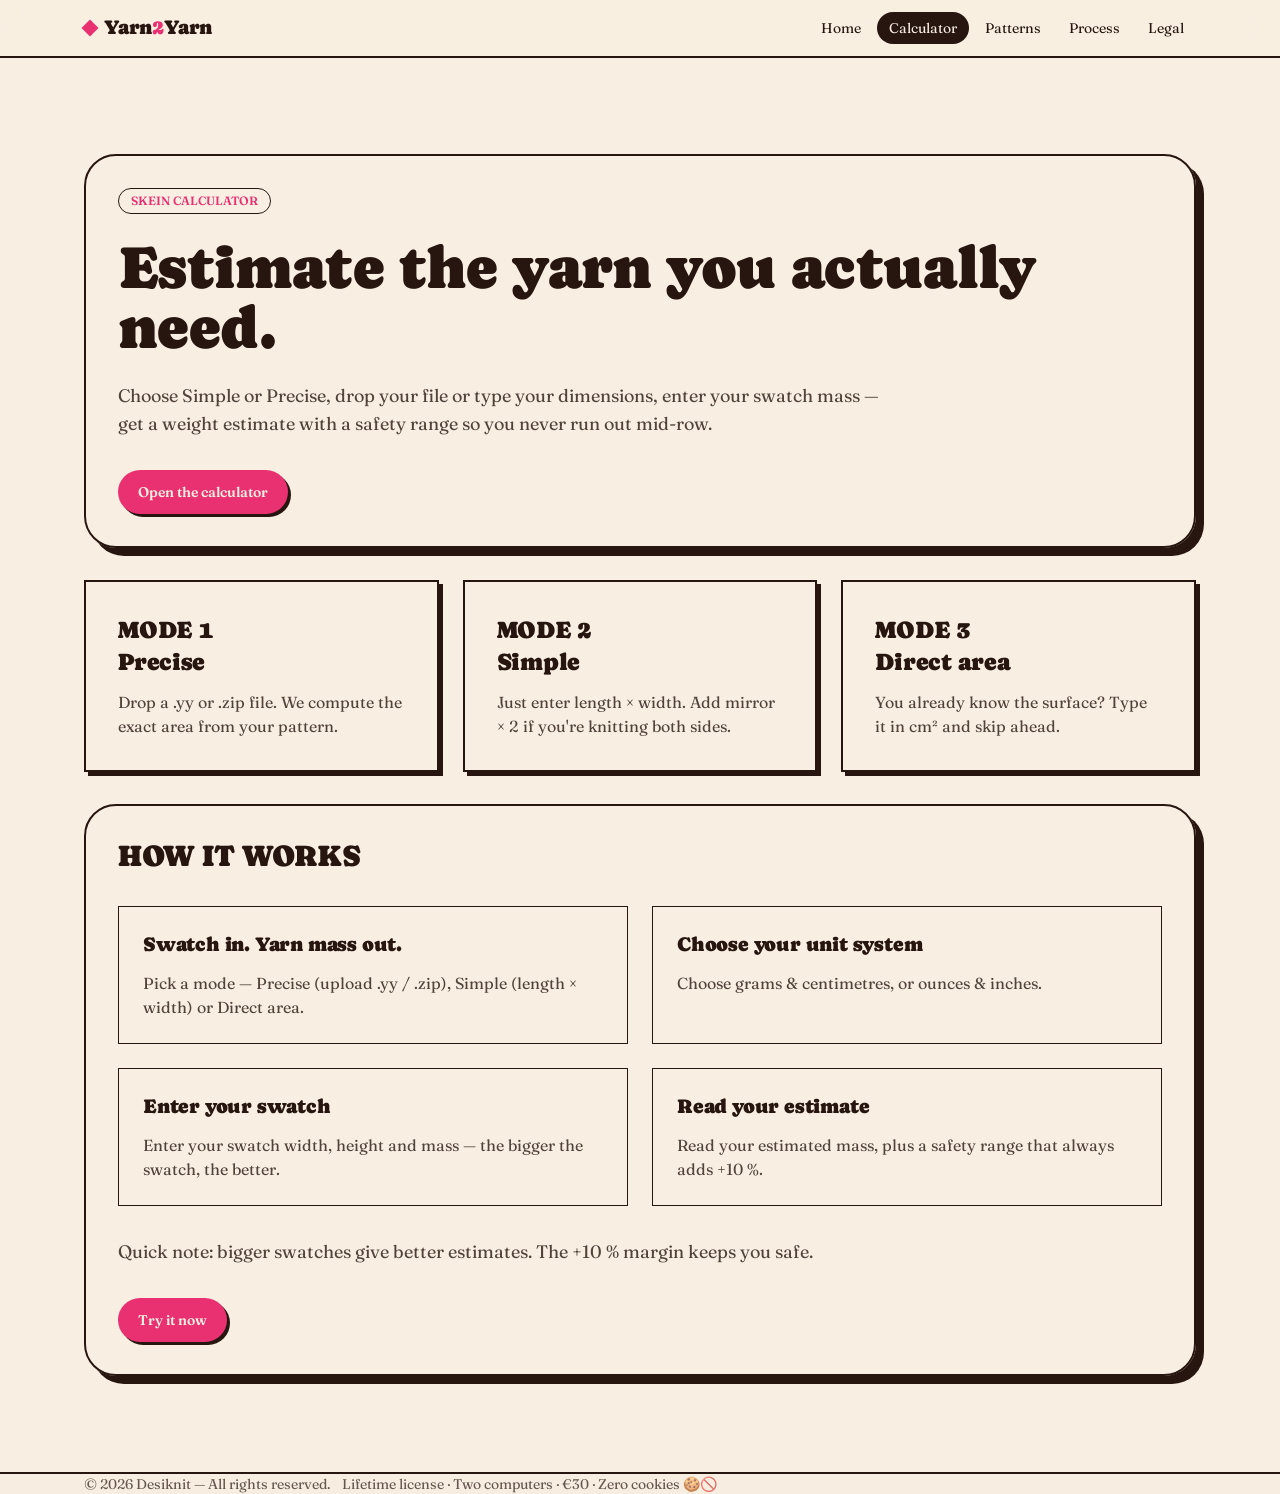
==== commit 65531ea5: "calc" ====
--- a/calculator/index.html
+++ b/calculator/index.html
@@ -1,226 +1,76 @@
-<!DOCTYPE html><html lang="en"><head><meta charset="utf-8"><meta name="viewport" content="width=device-width, initial-scale=1"><link rel="stylesheet" href="css/styles-DPJXZZEX.css" data-precedence="default"><link rel="stylesheet" href="https://fonts.googleapis.com/css2?family=Fraunces:ital,opsz,wght@0,9..144,400;0,9..144,600;0,9..144,800;1,9..144,400&family=Caprasimo&family=JetBrains+Mono:wght@400;600&display=swap" data-precedence="default"><title>Skein Calculator — Yarn 2 Yarn</title><meta name="author" content="Desiknit"><meta property="og:type" content="website"><meta name="twitter:card" content="summary_large_image"><meta name="description" content="Estimate exactly how much yarn you need for any project. Upload a .yy file, enter your swatch, get a safe range."><meta property="og:title" content="Skein Calculator — Yarn 2 Yarn"><meta property="og:description" content="Estimate the yarn you need — precise or simple mode, always with a safety margin."><link rel="modulepreload" href="/assets/index-Cd15-F9J.js"><link rel="modulepreload" href="/assets/calculator-SY191zPr.js"><link rel="modulepreload" href="/assets/site-chrome-DdTQAI3-.js"><link rel="modulepreload" href="/assets/arrow-up-right-DXfZMPy_.js"><link rel="modulepreload" href="/assets/sparkles-CQcFg2lq.js"><link rel="icon" href="images/favicon.ico" type="image/x-icon"><link rel="preconnect" href="https://fonts.googleapis.com"><link rel="preconnect" href="https://fonts.gstatic.com" crossorigin="anonymous">
-<style>
-	@font-face {
-		font-family: 'CameraPlainVariable';
-		src: url('fonts/CameraPlainVariable.woff2') format('woff2');
-		font-weight: 100 900;
-		font-style: normal;
-		font-display: swap;
-	}
-
-	#lovable-badge {
-		--badge-bg: #1b1b1b;
-		--badge-text: #c5c1b9;
-		--badge-text-hover: #dcdad5;
-		--badge-radius: 6px;
-		--badge-padding: 8px;
-		--badge-gap: 6px;
-		--badge-shadow: 
-			0 0 0 1px rgba(0, 0, 0, 0.88),
-			0 1px 0 0 rgba(0, 0, 0, 0.04),
-			0 2px 2px -1px rgba(0, 0, 0, 0.08),
-			0 4px 4px -2px rgba(0, 0, 0, 0.08),
-			0 8px 8px -4px rgba(0, 0, 0, 0.08),
-			0 16px 16px -8px rgba(0, 0, 0, 0.08);
-		--badge-transition-duration: 0.2s;
-		--badge-transition-easing: cubic-bezier(0.16, 1, 0.32, 1);
-		--focus-color: #575ECF;
-		--focus-offset: 2px;
-		--focus-width: 2px;
-		
-		position: fixed;
-		bottom: 12px;
-		right: 12px;
-		height: 24px;
-		display: flex;
-		align-items: center;
-		z-index: 1000000;
-		background-color: var(--badge-bg) !important;
-		color: var(--badge-text) !important;
-		border-radius: var(--badge-radius);
-		box-shadow: var(--badge-shadow) !important;
-		font-size: 12px;
-		font-family: CameraPlainVariable, "CameraPlainVariable Fallback", -apple-system, BlinkMacSystemFont, 'Segoe UI', Roboto, sans-serif;
-		font-weight: 400 !important;
-		text-transform: none !important;
-		font-feature-settings: normal !important;
-		transform: translateZ(0);
-		will-change: transform, opacity;
-	}
-
-	#lovable-badge-cta {
-		display: flex;
-		align-items: center;
-		gap: var(--badge-gap);
-		padding: 0 var(--badge-padding);
-		height: 100%;
-		color: inherit;
-		text-decoration: none;
-		white-space: nowrap;
-		border-radius: var(--badge-radius) 0 0 var(--badge-radius);
-		transition: 
-			background-color var(--badge-transition-duration) ease,
-			color var(--badge-transition-duration) ease,
-			transform 0.1s ease;
-	}
-
-	#lovable-badge-cta:hover {
-		background: rgba(255, 255, 255, 0.04);
-		color: var(--badge-text-hover);
-	}
-
-	#lovable-badge-cta:active {
-		transform: scale(0.98);
-	}
-
-	#lovable-badge-cta:focus {
-		outline: none;
-	}
-
-	#lovable-badge-cta:focus-visible {
-		outline: var(--focus-width) solid var(--focus-color);
-		outline-offset: var(--focus-offset);
-		z-index: 1;
-	}
-
-	#lovable-badge-text {
-		line-height: 1;
-	}
-
-	#lovable-badge-divider {
-		width: 1px;
-		height: 24px;
-		background-color: rgba(255, 255, 255, 0.04);
-		flex-shrink: 0;
-	}
-
-	#lovable-badge-close {
-		width: 24px;
-		height: 24px;
-		min-width: 24px;
-		min-height: 24px;
-		cursor: pointer;
-		background: none;
-		border: none;
-		padding: 0;
-		display: flex;
-		align-items: center;
-		justify-content: center;
-		border-radius: 0 var(--badge-radius) var(--badge-radius) 0;
-		flex-shrink: 0;
-		transition: 
-			background-color var(--badge-transition-duration) ease,
-			transform 0.1s ease;
-	}
-
-	#lovable-badge-close:hover {
-		background: rgba(255, 255, 255, 0.04);
-	}
-
-	#lovable-badge-close:active {
-		transform: scale(0.92);
-	}
-
-	#lovable-badge-close:focus {
-		outline: none;
-	}
-
-	#lovable-badge-close:focus-visible {
-		outline: var(--focus-width) solid var(--focus-color);
-		outline-offset: calc(var(--focus-offset) * -1);
-		z-index: 1;
-	}
-
-	#lovable-badge-close svg path {
-		fill: var(--badge-text);
-		transition: fill var(--badge-transition-duration) ease;
-	}
-
-	#lovable-badge-close:hover svg path {
-		fill: var(--badge-text-hover);
-	}
-
-	@media (prefers-reduced-motion: reduce) {
-		#lovable-badge-cta,
-		#lovable-badge-close,
-		#lovable-badge-close svg path {
-			transition: none;
-		}
-		
-		#lovable-badge-cta:active,
-		#lovable-badge-close:active {
-			transform: none;
-		}
-	}
-
-	@media (prefers-contrast: high) {
-		#lovable-badge {
-			--badge-bg: #000;
-			--badge-text: #fff;
-			--badge-text-hover: #fff;
-			border: 2px solid currentColor;
-		}
-		
-		#lovable-badge-cta:focus-visible,
-		#lovable-badge-close:focus-visible {
-			outline-width: 3px;
-		}
-	}
-</style>
-<script defer="" src="js/~flock.js" data-proxy-url="/~api/analytics"></script><meta name="twitter:title" content="Skein Calculator — Yarn 2 Yarn"><meta name="twitter:description" content="Estimate the yarn you need — precise or simple mode, always with a safety margin."><meta property="og:image" content="images/id-preview-fc2e2dba--8e81f6e1-5158-4120-b369-6080ebdf96a0.lovable.app-1785254110658.png"><meta name="twitter:image" content="https://pub-bb2e103a32db4e198524a2e9ed8f35b4.r2.dev/19436440-525f-40ab-999f-d670b272fbc6/id-preview-fc2e2dba--8e81f6e1-5158-4120-b369-6080ebdf96a0.lovable.app-1785254110658.png"></head><body><!--$--><div class="min-h-screen bg-cream text-ink"><header class="sticky top-0 z-40 border-b-2 border-ink bg-cream/90 backdrop-blur-md"><div class="mx-auto flex max-w-6xl items-center justify-between px-5 py-3"><a href="/" class="flex items-center gap-2"><span class="inline-block h-3 w-3 rotate-45 bg-raspberry"></span><span class="font-display text-xl leading-none">Yarn<span class="text-raspberry">2</span>Yarn</span></a><nav class="hidden items-center gap-1 md:flex"><a href="/" class="rounded-full px-3 py-1.5 text-sm hover:bg-ink hover:text-cream transition">Home</a><a class="rounded-full px-3 py-1.5 text-sm hover:bg-ink hover:text-cream transition bg-ink text-cream" href="/calculator" data-status="active" aria-current="page">Calculator</a><a href="/patterns" class="rounded-full px-3 py-1.5 text-sm hover:bg-ink hover:text-cream transition">Patterns</a><a href="/process" class="rounded-full px-3 py-1.5 text-sm hover:bg-ink hover:text-cream transition">Process</a><a href="/legal" class="rounded-full px-3 py-1.5 text-sm hover:bg-ink hover:text-cream transition">Legal</a></nav><div class="flex items-center gap-2"><a href="https://yarn2yarn.lemonsqueezy.com/checkout/buy/22267c7e-5ff2-482f-9b16-f2206b3a0a4a?embed=1" class="hidden md:inline-flex items-center gap-1.5 rounded-full bg-raspberry px-4 py-2 text-sm font-medium text-cream shadow-[3px_3px_0_var(--ink)] transition hover:-translate-y-0.5">Buy €30 <svg xmlns="http://www.w3.org/2000/svg" width="24" height="24" viewBox="0 0 24 24" fill="none" stroke="currentColor" stroke-width="2" stroke-linecap="round" stroke-linejoin="round" class="lucide lucide-arrow-right h-3.5 w-3.5" aria-hidden="true"><path d="M5 12h14"></path><path d="m12 5 7 7-7 7"></path></svg></a><button aria-label="Menu" class="md:hidden rounded-full border-2 border-ink px-3 py-1.5 text-sm">Menu</button></div></div></header><main><section class="mx-auto max-w-5xl px-5 pt-14 pb-10 md:pt-24"><span class="sticker bg-sky -rotate-1">Skein calculator</span><h1 class="mt-6 font-display text-5xl leading-[0.95] md:text-7xl">Estimate the yarn <span class="inline-block rotate-1 rounded-2xl bg-butter px-3 py-1">you actually need.</span></h1><p class="mt-6 max-w-2xl text-lg leading-relaxed text-ink/75">Choose Simple or Precise, drop your file or type your dimensions, enter your swatch mass — get a weight estimate with a safety range so you never run out mid-row.</p><a href="https://www.desiknit.com/calc.html" class="mt-8 inline-flex items-center gap-2 rounded-full bg-ink px-6 py-3.5 text-cream shadow-[5px_5px_0_var(--raspberry)] transition hover:-translate-y-0.5">Open the calculator <svg xmlns="http://www.w3.org/2000/svg" width="24" height="24" viewBox="0 0 24 24" fill="none" stroke="currentColor" stroke-width="2" stroke-linecap="round" stroke-linejoin="round" class="lucide lucide-arrow-up-right h-4 w-4" aria-hidden="true"><path d="M7 7h10v10"></path><path d="M7 17 17 7"></path></svg></a></section><section class="mx-auto max-w-5xl px-5 pb-16"><div class="grid gap-4 md:grid-cols-3"><div class="rounded-3xl border-2 border-ink p-6 shadow-[5px_5px_0_var(--ink)] bg-mint"><div class="flex items-center gap-2 font-mono-tag"><svg xmlns="http://www.w3.org/2000/svg" width="24" height="24" viewBox="0 0 24 24" fill="none" stroke="currentColor" stroke-width="2" stroke-linecap="round" stroke-linejoin="round" class="lucide lucide-upload h-4 w-4" aria-hidden="true"><path d="M12 3v12"></path><path d="m17 8-5-5-5 5"></path><path d="M21 15v4a2 2 0 0 1-2 2H5a2 2 0 0 1-2-2v-4"></path></svg> Mode <!-- -->1</div><h3 class="mt-3 font-display text-2xl">Precise</h3><p class="mt-2 text-sm leading-relaxed opacity-90">Drop a .yy or .zip file. We compute the exact area from your pattern.</p></div><div class="rounded-3xl border-2 border-ink p-6 shadow-[5px_5px_0_var(--ink)] bg-butter"><div class="flex items-center gap-2 font-mono-tag"><svg xmlns="http://www.w3.org/2000/svg" width="24" height="24" viewBox="0 0 24 24" fill="none" stroke="currentColor" stroke-width="2" stroke-linecap="round" stroke-linejoin="round" class="lucide lucide-ruler h-4 w-4" aria-hidden="true"><path d="M21.3 15.3a2.4 2.4 0 0 1 0 3.4l-2.6 2.6a2.4 2.4 0 0 1-3.4 0L2.7 8.7a2.41 2.41 0 0 1 0-3.4l2.6-2.6a2.41 2.41 0 0 1 3.4 0Z"></path><path d="m14.5 12.5 2-2"></path><path d="m11.5 9.5 2-2"></path><path d="m8.5 6.5 2-2"></path><path d="m17.5 15.5 2-2"></path></svg> Mode <!-- -->2</div><h3 class="mt-3 font-display text-2xl">Simple</h3><p class="mt-2 text-sm leading-relaxed opacity-90">Just enter length × width. Add mirror × 2 if you're knitting both sides.</p></div><div class="rounded-3xl border-2 border-ink p-6 shadow-[5px_5px_0_var(--ink)] bg-coral text-cream"><div class="flex items-center gap-2 font-mono-tag"><svg xmlns="http://www.w3.org/2000/svg" width="24" height="24" viewBox="0 0 24 24" fill="none" stroke="currentColor" stroke-width="2" stroke-linecap="round" stroke-linejoin="round" class="lucide lucide-scale h-4 w-4" aria-hidden="true"><path d="M12 3v18"></path><path d="m19 8 3 8a5 5 0 0 1-6 0zV7"></path><path d="M3 7h1a17 17 0 0 0 8-2 17 17 0 0 0 8 2h1"></path><path d="m5 8 3 8a5 5 0 0 1-6 0zV7"></path><path d="M7 21h10"></path></svg> Mode <!-- -->3</div><h3 class="mt-3 font-display text-2xl">Direct area</h3><p class="mt-2 text-sm leading-relaxed opacity-90">You already know the surface? Type it in cm² and skip ahead.</p></div></div></section><section class="border-y-2 border-ink bg-cream"><div class="mx-auto max-w-5xl px-5 py-16 grid gap-10 md:grid-cols-[1fr_1.2fr]"><div><p class="font-mono-tag text-raspberry mb-3">How it works</p><h2 class="font-display text-4xl leading-tight">Swatch in. Yarn mass out.</h2></div><ol class="space-y-4 text-ink/80"><li class="flex gap-4"><span class="mt-0.5 inline-flex h-8 w-8 flex-none items-center justify-center rounded-full border-2 border-ink bg-butter font-display">1</span><p class="leading-relaxed">Pick a mode — Precise (upload .yy / .zip), Simple (length × width) or Direct area.</p></li><li class="flex gap-4"><span class="mt-0.5 inline-flex h-8 w-8 flex-none items-center justify-center rounded-full border-2 border-ink bg-butter font-display">2</span><p class="leading-relaxed">Choose your unit system — grams & centimetres, or ounces & inches.</p></li><li class="flex gap-4"><span class="mt-0.5 inline-flex h-8 w-8 flex-none items-center justify-center rounded-full border-2 border-ink bg-butter font-display">3</span><p class="leading-relaxed">Enter your swatch width, height and mass — the bigger the swatch, the better.</p></li><li class="flex gap-4"><span class="mt-0.5 inline-flex h-8 w-8 flex-none items-center justify-center rounded-full border-2 border-ink bg-butter font-display">4</span><p class="leading-relaxed">Read your estimated mass, plus a safety range that always adds +10 %.</p></li></ol></div></section><section class="mx-auto max-w-5xl px-5 py-16"><div class="rounded-3xl border-2 border-ink bg-mint p-8 shadow-[6px_6px_0_var(--ink)] flex flex-wrap items-center gap-6 justify-between"><div class="flex items-center gap-3"><svg xmlns="http://www.w3.org/2000/svg" width="24" height="24" viewBox="0 0 24 24" fill="none" stroke="currentColor" stroke-width="2" stroke-linecap="round" stroke-linejoin="round" class="lucide lucide-sparkles h-6 w-6" aria-hidden="true"><path d="M11.017 2.814a1 1 0 0 1 1.966 0l1.051 5.558a2 2 0 0 0 1.594 1.594l5.558 1.051a1 1 0 0 1 0 1.966l-5.558 1.051a2 2 0 0 0-1.594 1.594l-1.051 5.558a1 1 0 0 1-1.966 0l-1.051-5.558a2 2 0 0 0-1.594-1.594l-5.558-1.051a1 1 0 0 1 0-1.966l5.558-1.051a2 2 0 0 0 1.594-1.594z"></path><path d="M20 2v4"></path><path d="M22 4h-4"></path><circle cx="4" cy="20" r="2"></circle></svg><p class="font-display text-2xl leading-tight max-w-md">Quick note: bigger swatches give better estimates. The +10 % margin keeps you safe.</p></div><a href="https://www.desiknit.com/calc.html" class="inline-flex items-center gap-2 rounded-full bg-ink px-5 py-3 text-sm text-cream hover:bg-raspberry transition">Try it now <svg xmlns="http://www.w3.org/2000/svg" width="24" height="24" viewBox="0 0 24 24" fill="none" stroke="currentColor" stroke-width="2" stroke-linecap="round" stroke-linejoin="round" class="lucide lucide-arrow-up-right h-4 w-4" aria-hidden="true"><path d="M7 7h10v10"></path><path d="M7 17 17 7"></path></svg></a></div></section></main><footer class="mt-16 border-t-2 border-ink bg-ink text-cream"><div class="mx-auto grid max-w-6xl gap-10 px-5 py-14 md:grid-cols-4"><div class="md:col-span-2"><div class="flex items-center gap-2"><span class="inline-block h-3 w-3 rotate-45 bg-raspberry"></span><span class="font-display text-2xl">Yarn<span class="text-raspberry">2</span>Yarn</span></div><p class="mt-3 max-w-sm text-sm text-cream/70">Convert · Adapt · Knit. A one-time-purchase tool for makers who want to use the yarn they already love.</p><p class="mt-4 text-xs text-cream/50">Made by <span class="text-butter">Desiknit</span> · Some drawings by<!-- --> <a href="https://www.instagram.com/charlotte_sjostrand" class="underline hover:text-butter">Charlotte Sjöstrand</a></p></div><div><p class="font-mono-tag text-butter mb-3">Follow</p><ul class="space-y-2 text-sm"><li><a href="https://www.instagram.com/desiknit/" class="inline-flex items-center gap-2 hover:text-butter"><svg xmlns="http://www.w3.org/2000/svg" width="24" height="24" viewBox="0 0 24 24" fill="none" stroke="currentColor" stroke-width="2" stroke-linecap="round" stroke-linejoin="round" class="lucide lucide-instagram h-4 w-4" aria-hidden="true"><rect width="20" height="20" x="2" y="2" rx="5" ry="5"></rect><path d="M16 11.37A4 4 0 1 1 12.63 8 4 4 0 0 1 16 11.37z"></path><line x1="17.5" x2="17.51" y1="6.5" y2="6.5"></line></svg> @desiknit</a></li><li><a href="https://www.instagram.com/henry_tkr/" class="inline-flex items-center gap-2 hover:text-butter"><svg xmlns="http://www.w3.org/2000/svg" width="24" height="24" viewBox="0 0 24 24" fill="none" stroke="currentColor" stroke-width="2" stroke-linecap="round" stroke-linejoin="round" class="lucide lucide-instagram h-4 w-4" aria-hidden="true"><rect width="20" height="20" x="2" y="2" rx="5" ry="5"></rect><path d="M16 11.37A4 4 0 1 1 12.63 8 4 4 0 0 1 16 11.37z"></path><line x1="17.5" x2="17.51" y1="6.5" y2="6.5"></line></svg> @henry_tkr</a></li><li><a href="https://www.linkedin.com/in/henry-tancré-1b995a37a" class="inline-flex items-center gap-2 hover:text-butter"><svg xmlns="http://www.w3.org/2000/svg" width="24" height="24" viewBox="0 0 24 24" fill="none" stroke="currentColor" stroke-width="2" stroke-linecap="round" stroke-linejoin="round" class="lucide lucide-linkedin h-4 w-4" aria-hidden="true"><path d="M16 8a6 6 0 0 1 6 6v7h-4v-7a2 2 0 0 0-2-2 2 2 0 0 0-2 2v7h-4v-7a6 6 0 0 1 6-6z"></path><rect width="4" height="12" x="2" y="9"></rect><circle cx="4" cy="4" r="2"></circle></svg> Henry Tancré</a></li><li><a href="mailto:yarn2yarn.desiknit@gmail.com" class="inline-flex items-center gap-2 hover:text-butter"><svg xmlns="http://www.w3.org/2000/svg" width="24" height="24" viewBox="0 0 24 24" fill="none" stroke="currentColor" stroke-width="2" stroke-linecap="round" stroke-linejoin="round" class="lucide lucide-mail h-4 w-4" aria-hidden="true"><path d="m22 7-8.991 5.727a2 2 0 0 1-2.009 0L2 7"></path><rect x="2" y="4" width="20" height="16" rx="2"></rect></svg> yarn2yarn.desiknit@gmail.com</a></li></ul></div><div><p class="font-mono-tag text-butter mb-3">Explore</p><ul class="space-y-2 text-sm"><li><a class="hover:text-butter active" href="/calculator" data-status="active" aria-current="page">Skein calculator</a></li><li><a href="/patterns" class="hover:text-butter">Free patterns</a></li><li><a href="/process" class="hover:text-butter">Follow my process</a></li><li><a href="/legal" class="hover:text-butter">Legal & privacy</a></li></ul></div></div><div class="border-t border-cream/10"><div class="mx-auto flex max-w-6xl flex-wrap items-center justify-between gap-3 px-5 py-5 text-xs text-cream/50"><span>© <!-- -->2026<!-- --> Desiknit — All rights reserved.</span><span class="italic">Lifetime license · Two computers · €30 · Zero cookies 🍪🚫</span></div></div></footer></div><!--/$--><script type="module" async="" src="js/index-Cd15-F9J.js"></script>
-<aside id="lovable-badge" role="complementary" dir="ltr" lang="en" aria-label="Edit with Lovable">
-	<a id="lovable-badge-cta" target="_blank" href="https://lovable.dev/projects/lovp_5mtgb81fgm9q9stjfzwzbwdyba?utm_source=lovable-badge" rel="noopener nofollow" aria-label="Edit with Lovable">
-		<span id="lovable-badge-text">Edit with</span>
-		<svg xmlns="http://www.w3.org/2000/svg" width="52" height="16" fill="none" viewBox="0 0 52 16">
-  <path fill="#FCFBF8" fill-rule="evenodd" d="M20.318 5.25c.643 0 1.206.14 1.69.418a2.81 2.81 0 0 1 1.118 1.191c.266.513.4 1.115.4 1.807s-.134 1.296-.4 1.812a2.81 2.81 0 0 1-1.118 1.193c-.484.278-1.047.418-1.69.418s-1.208-.14-1.695-.418a2.85 2.85 0 0 1-1.125-1.193c-.262-.516-.393-1.12-.393-1.812s.131-1.294.393-1.807a2.848 2.848 0 0 1 1.125-1.191c.487-.279 1.052-.418 1.695-.418Zm0 1.425c-.27 0-.504.076-.7.228-.193.147-.34.37-.443.67-.102.295-.153.66-.153 1.093 0 .435.05.801.153 1.1.102.3.25.524.443.676.196.147.43.22.7.22.27 0 .502-.073.694-.22.193-.152.341-.375.443-.67.103-.299.153-.667.153-1.106 0-.65-.112-1.145-.337-1.481a1.08 1.08 0 0 0-.953-.51ZM32.7 5.25c.61 0 1.127.1 1.549.3.422.197.74.48.953.849.217.368.325.809.325 1.32v2.704c0 .29.02.562.062.812.044.245.108.4.19.466V12h-1.935a5.895 5.895 0 0 1-.105-.684 7.745 7.745 0 0 1-.02-.228 2.293 2.293 0 0 1-.151.203c-.205.242-.47.437-.793.584-.32.143-.685.215-1.094.215-.406 0-.77-.08-1.094-.24a1.845 1.845 0 0 1-.756-.682 1.984 1.984 0 0 1-.27-1.045c0-.606.178-1.069.535-1.388.356-.324.87-.534 1.542-.633l1.125-.16c.225-.032.403-.074.534-.123a.622.622 0 0 0 .288-.196.549.549 0 0 0 .093-.327.65.65 0 0 0-.11-.367.702.702 0 0 0-.32-.27c-.14-.07-.31-.105-.51-.105-.32 0-.576.083-.768.251-.193.164-.298.39-.314.676h-1.923c.016-.434.147-.82.393-1.155.25-.34.596-.604 1.039-.792.442-.189.954-.283 1.535-.283Zm.99 3.498a.98.98 0 0 1-.215.14 2.49 2.49 0 0 1-.584.178l-.473.092c-.315.061-.553.156-.713.283-.155.127-.233.305-.233.534 0 .23.084.412.252.547.168.135.383.203.645.203s.494-.058.694-.173c.201-.118.355-.282.461-.49.11-.21.166-.448.166-.714v-.6Zm4.526-2.375c.065-.125.138-.243.221-.349.197-.25.437-.44.719-.571.282-.135.6-.203.952-.203.528 0 .988.138 1.377.412.389.275.688.67.896 1.186.21.512.314 1.12.314 1.824 0 .7-.107 1.309-.32 1.825-.213.512-.518.906-.915 1.18-.393.275-.854.412-1.383.412-.352 0-.667-.062-.946-.184a1.832 1.832 0 0 1-.7-.554 2.2 2.2 0 0 1-.234-.383V12h-1.843V3h1.862v3.373Zm1.284.296c-.274 0-.51.085-.707.253-.192.163-.338.397-.436.7a3.376 3.376 0 0 0-.148 1.05c0 .406.05.759.148 1.058.098.299.243.53.436.694.197.164.433.246.707.246.279 0 .512-.082.7-.246.193-.164.336-.395.43-.694.099-.3.148-.652.148-1.058 0-.405-.05-.757-.147-1.056-.095-.299-.238-.53-.43-.694a1.015 1.015 0 0 0-.7-.253Zm9.416-1.419c.602 0 1.136.131 1.604.393.466.262.829.643 1.086 1.143.263.5.394 1.097.394 1.794 0 .25-.002.449-.006.596H47.51c.018.288.071.538.164.75a1.3 1.3 0 0 0 .491.596c.214.13.465.196.757.196.319 0 .583-.082.792-.246.209-.167.34-.403.393-.706h1.862a2.48 2.48 0 0 1-.485 1.235 2.54 2.54 0 0 1-1.051.805c-.439.188-.949.283-1.53.283-.655 0-1.225-.125-1.708-.375a2.672 2.672 0 0 1-1.13-1.143c-.267-.508-.4-1.137-.4-1.887 0-.712.14-1.327.418-1.843a2.86 2.86 0 0 1 1.155-1.186c.491-.27 1.051-.405 1.678-.405Zm-.044 1.345c-.274 0-.516.068-.725.203a1.29 1.29 0 0 0-.479.59 2.045 2.045 0 0 0-.132.498h2.562a1.873 1.873 0 0 0-.138-.602 1.061 1.061 0 0 0-.418-.516 1.243 1.243 0 0 0-.67-.173Z" clip-rule="evenodd"></path>
-  <path fill="#FCFBF8" d="m26.605 9.995 1.342-4.566h1.924L27.628 12h-2.07l-2.33-6.57h1.98l1.397 4.565Zm-13.013.143h2.256c1.632 0 1.421 1.837 1.418 1.861h-5.603V3h1.93v7.138Zm31.516 1.861h-1.862V3h1.862v8.999Z"></path>
-  <path fill="url(#a)" fill-rule="evenodd" d="M2.7 3c1.492 0 2.7 1.192 2.7 2.663v1.012h.9c1.49 0 2.7 1.192 2.7 2.662S7.791 12 6.3 12H0V5.663C0 4.193 1.209 3 2.7 3Z" clip-rule="evenodd"></path>
-  <defs>
-    <radialGradient id="a" cx="0" cy="0" r="1" gradientTransform="matrix(-1.54236 7.07838 -10.231 -2.15602 4.627 5.022)" gradientUnits="userSpaceOnUse">
-      <stop offset=".106" stop-color="#FE7B02"></stop>
-      <stop offset=".394" stop-color="#FE3F21"></stop>
-      <stop offset=".608" stop-color="#F858BC"></stop>
-      <stop offset=".929" stop-color="#575ECF"></stop>
-    </radialGradient>
-  </defs>
-</svg>
-
-
-	</a>
-	
-	<span id="lovable-badge-divider" aria-hidden="true"></span>
-	
-	<button id="lovable-badge-close" aria-label="Dismiss" title="Dismiss" type="button">
-		<svg xmlns="http://www.w3.org/2000/svg" width="16" height="16" fill="none" viewBox="0 0 16 16" aria-hidden="true">
-			<path d="M10.646 4.646a.5.5 0 1 1 .707.708L8.707 8l2.646 2.646a.5.5 0 1 1-.707.707L8 8.707l-2.646 2.646a.5.5 0 1 1-.708-.707L7.293 8 4.646 5.354a.5.5 0 1 1 .708-.708L8 7.293l2.646-2.647Z"></path>
-		</svg>
-	</button>
-</aside>
-<script>
-	// Don't show the lovable-badge if the page is in an iframe or if it's being rendered by puppeteer (screenshot service)
-	if (window.self !== window.top || navigator.userAgent.includes('puppeteer')) {
-		var badge = document.getElementById('lovable-badge');
-		if (badge) {
-			badge.style.display = 'none';
-		}
-	}
-
-	// Add click event listener to close button with animation
-	var closeButton = document.getElementById('lovable-badge-close');
-	if (closeButton) {
-		closeButton.addEventListener('click', function(event) {
-			event.preventDefault();
-			event.stopPropagation();
-			var badge = document.getElementById('lovable-badge');
-			if (badge) {
-				badge.classList.add('closing');
-				setTimeout(function() {
-					if (badge) {
-						badge.style.display = 'none';
-					}
-				}, 240);
-			}
-		});
-	}
-</script>
-</body></html>
+<!DOCTYPE html>
+<html lang="en">
+  <head>
+    <meta charset="utf-8" />
+    <meta name="viewport" content="width=device-width, initial-scale=1" />
+    <title>Skein Calculator — Yarn 2 Yarn</title>
+    <meta name="description" content="Estimate the yarn you actually need." />
+    <link rel="stylesheet" href="../css/styles-DPJXZZEX.css" />
+    <link rel="preconnect" href="https://fonts.googleapis.com" />
+    <link rel="preconnect" href="https://fonts.gstatic.com" crossorigin="anonymous" />
+    <link rel="stylesheet" href="https://fonts.googleapis.com/css2?family=Fraunces:ital,opsz,wght@0,9..144,400;0,9..144,600;0,9..144,800;1,9..144,400&family=Caprasimo&family=JetBrains+Mono:wght@400;600&display=swap" />
+    <link rel="icon" href="../images/favicon.ico" type="image/x-icon" />
+  </head>
+  <body class="min-h-screen bg-cream text-ink">
+    <div class="min-h-screen bg-cream text-ink">
+      <header class="sticky top-0 z-40 border-b-2 border-ink bg-cream/90 backdrop-blur-md">
+        <div class="mx-auto flex max-w-6xl items-center justify-between px-5 py-3">
+          <a class="flex items-center gap-2" href="../">
+            <span class="inline-block h-3 w-3 rotate-45 bg-raspberry"></span>
+            <span class="font-display text-xl leading-none">Yarn<span class="text-raspberry">2</span>Yarn</span>
+          </a>
+          <nav class="hidden items-center gap-1 md:flex">
+            <a class="rounded-full px-3 py-1.5 text-sm hover:bg-ink hover:text-cream transition" href="../">Home</a>
+            <a class="rounded-full px-3 py-1.5 text-sm hover:bg-ink hover:text-cream transition bg-ink text-cream" href="./" aria-current="page">Calculator</a>
+            <a class="rounded-full px-3 py-1.5 text-sm hover:bg-ink hover:text-cream transition" href="../patterns/">Patterns</a>
+            <a class="rounded-full px-3 py-1.5 text-sm hover:bg-ink hover:text-cream transition" href="../process/">Process</a>
+            <a class="rounded-full px-3 py-1.5 text-sm hover:bg-ink hover:text-cream transition" href="../legal/">Legal</a>
+          </nav>
+        </div>
+      </header>
+      <main class="mx-auto flex max-w-6xl flex-col gap-8 px-5 py-16 md:py-24">
+        <section class="rounded-[2rem] border-2 border-ink bg-white p-8 shadow-[8px_8px_0_var(--ink)] md:p-12">
+          <div class="flex flex-wrap items-center gap-3">
+            <span class="rounded-full border border-ink px-3 py-1 text-xs font-semibold uppercase tracking-[0.32em] text-raspberry">SKEIN CALCULATOR</span>
+          </div>
+          <h1 class="mt-6 font-display text-4xl leading-none md:text-6xl">Estimate the yarn you actually need.</h1>
+          <p class="mt-6 max-w-3xl text-lg leading-8 text-ink/80">Choose Simple or Precise, drop your file or type your dimensions, enter your swatch mass — get a weight estimate with a safety range so you never run out mid-row.</p>
+          <div class="mt-8 flex flex-wrap gap-3">
+            <a class="inline-flex items-center rounded-full bg-raspberry px-5 py-3 text-sm font-semibold text-cream shadow-[3px_3px_0_var(--ink)] transition hover:-translate-y-0.5" href="../patterns/">Open the calculator</a>
+          </div>
+        </section>
+        <section class="grid gap-6 md:grid-cols-3">
+          <div class="rounded-[1.5rem] border-2 border-ink bg-cream p-8 shadow-[4px_4px_0_var(--ink)]">
+            <h2 class="font-display text-2xl">MODE 1<br/>Precise</h2>
+            <p class="mt-3 text-base leading-7 text-ink/80">Drop a .yy or .zip file. We compute the exact area from your pattern.</p>
+          </div>
+          <div class="rounded-[1.5rem] border-2 border-ink bg-cream p-8 shadow-[4px_4px_0_var(--ink)]">
+            <h2 class="font-display text-2xl">MODE 2<br/>Simple</h2>
+            <p class="mt-3 text-base leading-7 text-ink/80">Just enter length × width. Add mirror × 2 if you're knitting both sides.</p>
+          </div>
+          <div class="rounded-[1.5rem] border-2 border-ink bg-cream p-8 shadow-[4px_4px_0_var(--ink)]">
+            <h2 class="font-display text-2xl">MODE 3<br/>Direct area</h2>
+            <p class="mt-3 text-base leading-7 text-ink/80">You already know the surface? Type it in cm² and skip ahead.</p>
+          </div>
+        </section>
+        <section class="rounded-[2rem] border-2 border-ink bg-white p-8 shadow-[8px_8px_0_var(--ink)] md:p-12">
+          <h2 class="font-display text-3xl">HOW IT WORKS</h2>
+          <div class="mt-8 grid gap-6 md:grid-cols-2">
+            <div class="rounded-[1.25rem] border border-ink p-6"><h3 class="font-display text-xl">Swatch in. Yarn mass out.</h3><p class="mt-3 text-base leading-7 text-ink/80">Pick a mode — Precise (upload .yy / .zip), Simple (length × width) or Direct area.</p></div>
+            <div class="rounded-[1.25rem] border border-ink p-6"><h3 class="font-display text-xl">Choose your unit system</h3><p class="mt-3 text-base leading-7 text-ink/80">Choose grams & centimetres, or ounces & inches.</p></div>
+            <div class="rounded-[1.25rem] border border-ink p-6"><h3 class="font-display text-xl">Enter your swatch</h3><p class="mt-3 text-base leading-7 text-ink/80">Enter your swatch width, height and mass — the bigger the swatch, the better.</p></div>
+            <div class="rounded-[1.25rem] border border-ink p-6"><h3 class="font-display text-xl">Read your estimate</h3><p class="mt-3 text-base leading-7 text-ink/80">Read your estimated mass, plus a safety range that always adds +10 %.</p></div>
+          </div>
+          <p class="mt-8 text-lg leading-8 text-ink/80">Quick note: bigger swatches give better estimates. The +10 % margin keeps you safe.</p>
+          <a class="mt-8 inline-flex items-center rounded-full bg-raspberry px-5 py-3 text-sm font-semibold text-cream shadow-[3px_3px_0_var(--ink)] transition hover:-translate-y-0.5" href="../patterns/">Try it now</a>
+        </section>
+      </main>
+      <footer class="border-t-2 border-ink bg-cream/90">
+        <div class="mx-auto flex max-w-6xl flex-col gap-3 px-5 py-8 text-sm text-ink/70 md:flex-row md:items-center md:justify-between">
+          <p>© 2026 Desiknit — All rights reserved.</p>
+          <p>Lifetime license · Two computers · €30 · Zero cookies 🍪🚫</p>
+        </div>
+      </footer>
+    </div>
+  </body>
+</html>
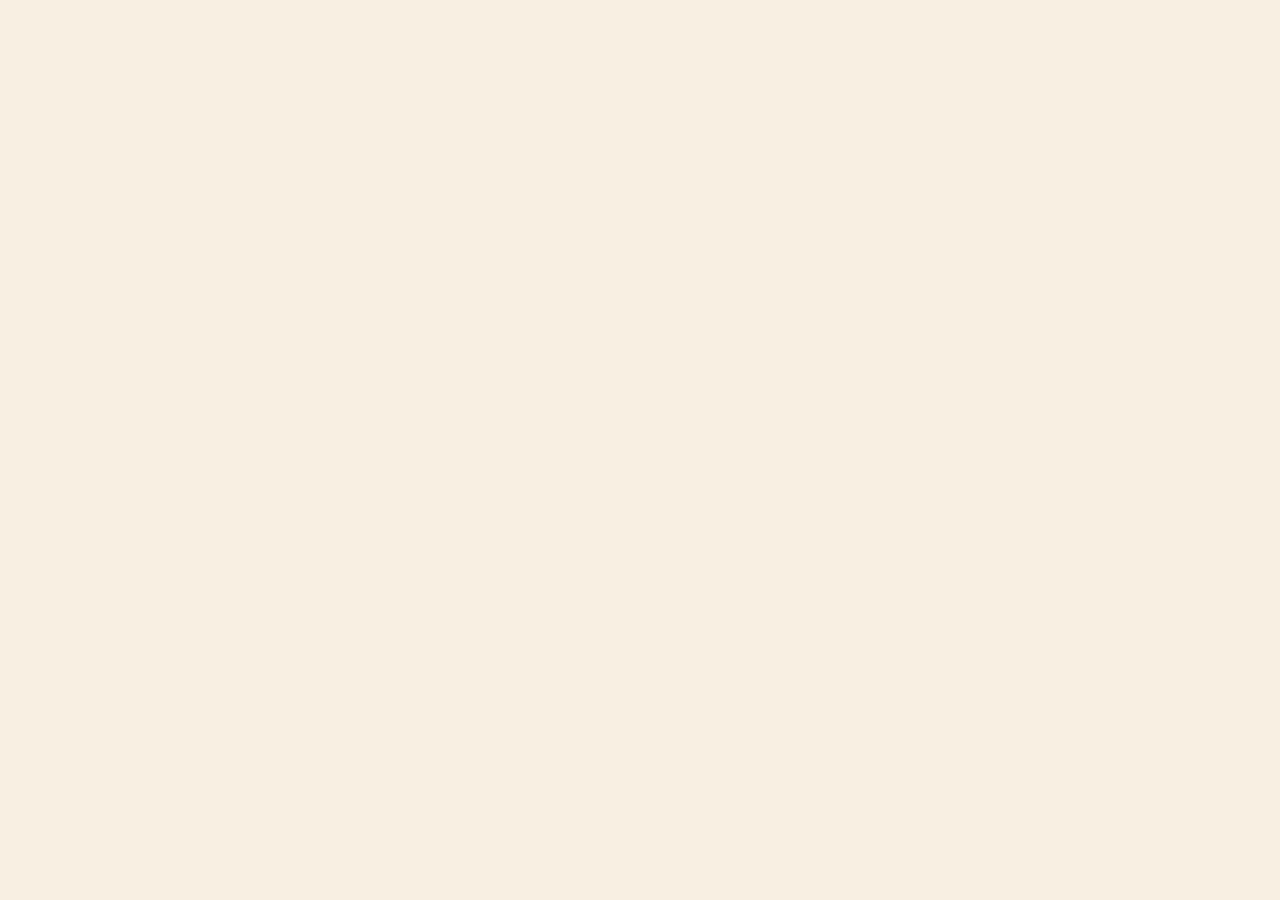
==== commit 313fbe30: "calcu" ====
--- a/calculator/index.html
+++ b/calculator/index.html
@@ -1,76 +1,226 @@
-<!DOCTYPE html>
-<html lang="en">
-  <head>
-    <meta charset="utf-8" />
-    <meta name="viewport" content="width=device-width, initial-scale=1" />
-    <title>Skein Calculator — Yarn 2 Yarn</title>
-    <meta name="description" content="Estimate the yarn you actually need." />
-    <link rel="stylesheet" href="../css/styles-DPJXZZEX.css" />
-    <link rel="preconnect" href="https://fonts.googleapis.com" />
-    <link rel="preconnect" href="https://fonts.gstatic.com" crossorigin="anonymous" />
-    <link rel="stylesheet" href="https://fonts.googleapis.com/css2?family=Fraunces:ital,opsz,wght@0,9..144,400;0,9..144,600;0,9..144,800;1,9..144,400&family=Caprasimo&family=JetBrains+Mono:wght@400;600&display=swap" />
-    <link rel="icon" href="../images/favicon.ico" type="image/x-icon" />
-  </head>
-  <body class="min-h-screen bg-cream text-ink">
-    <div class="min-h-screen bg-cream text-ink">
-      <header class="sticky top-0 z-40 border-b-2 border-ink bg-cream/90 backdrop-blur-md">
-        <div class="mx-auto flex max-w-6xl items-center justify-between px-5 py-3">
-          <a class="flex items-center gap-2" href="../">
-            <span class="inline-block h-3 w-3 rotate-45 bg-raspberry"></span>
-            <span class="font-display text-xl leading-none">Yarn<span class="text-raspberry">2</span>Yarn</span>
-          </a>
-          <nav class="hidden items-center gap-1 md:flex">
-            <a class="rounded-full px-3 py-1.5 text-sm hover:bg-ink hover:text-cream transition" href="../">Home</a>
-            <a class="rounded-full px-3 py-1.5 text-sm hover:bg-ink hover:text-cream transition bg-ink text-cream" href="./" aria-current="page">Calculator</a>
-            <a class="rounded-full px-3 py-1.5 text-sm hover:bg-ink hover:text-cream transition" href="../patterns/">Patterns</a>
-            <a class="rounded-full px-3 py-1.5 text-sm hover:bg-ink hover:text-cream transition" href="../process/">Process</a>
-            <a class="rounded-full px-3 py-1.5 text-sm hover:bg-ink hover:text-cream transition" href="../legal/">Legal</a>
-          </nav>
-        </div>
-      </header>
-      <main class="mx-auto flex max-w-6xl flex-col gap-8 px-5 py-16 md:py-24">
-        <section class="rounded-[2rem] border-2 border-ink bg-white p-8 shadow-[8px_8px_0_var(--ink)] md:p-12">
-          <div class="flex flex-wrap items-center gap-3">
-            <span class="rounded-full border border-ink px-3 py-1 text-xs font-semibold uppercase tracking-[0.32em] text-raspberry">SKEIN CALCULATOR</span>
-          </div>
-          <h1 class="mt-6 font-display text-4xl leading-none md:text-6xl">Estimate the yarn you actually need.</h1>
-          <p class="mt-6 max-w-3xl text-lg leading-8 text-ink/80">Choose Simple or Precise, drop your file or type your dimensions, enter your swatch mass — get a weight estimate with a safety range so you never run out mid-row.</p>
-          <div class="mt-8 flex flex-wrap gap-3">
-            <a class="inline-flex items-center rounded-full bg-raspberry px-5 py-3 text-sm font-semibold text-cream shadow-[3px_3px_0_var(--ink)] transition hover:-translate-y-0.5" href="../patterns/">Open the calculator</a>
-          </div>
-        </section>
-        <section class="grid gap-6 md:grid-cols-3">
-          <div class="rounded-[1.5rem] border-2 border-ink bg-cream p-8 shadow-[4px_4px_0_var(--ink)]">
-            <h2 class="font-display text-2xl">MODE 1<br/>Precise</h2>
-            <p class="mt-3 text-base leading-7 text-ink/80">Drop a .yy or .zip file. We compute the exact area from your pattern.</p>
-          </div>
-          <div class="rounded-[1.5rem] border-2 border-ink bg-cream p-8 shadow-[4px_4px_0_var(--ink)]">
-            <h2 class="font-display text-2xl">MODE 2<br/>Simple</h2>
-            <p class="mt-3 text-base leading-7 text-ink/80">Just enter length × width. Add mirror × 2 if you're knitting both sides.</p>
-          </div>
-          <div class="rounded-[1.5rem] border-2 border-ink bg-cream p-8 shadow-[4px_4px_0_var(--ink)]">
-            <h2 class="font-display text-2xl">MODE 3<br/>Direct area</h2>
-            <p class="mt-3 text-base leading-7 text-ink/80">You already know the surface? Type it in cm² and skip ahead.</p>
-          </div>
-        </section>
-        <section class="rounded-[2rem] border-2 border-ink bg-white p-8 shadow-[8px_8px_0_var(--ink)] md:p-12">
-          <h2 class="font-display text-3xl">HOW IT WORKS</h2>
-          <div class="mt-8 grid gap-6 md:grid-cols-2">
-            <div class="rounded-[1.25rem] border border-ink p-6"><h3 class="font-display text-xl">Swatch in. Yarn mass out.</h3><p class="mt-3 text-base leading-7 text-ink/80">Pick a mode — Precise (upload .yy / .zip), Simple (length × width) or Direct area.</p></div>
-            <div class="rounded-[1.25rem] border border-ink p-6"><h3 class="font-display text-xl">Choose your unit system</h3><p class="mt-3 text-base leading-7 text-ink/80">Choose grams & centimetres, or ounces & inches.</p></div>
-            <div class="rounded-[1.25rem] border border-ink p-6"><h3 class="font-display text-xl">Enter your swatch</h3><p class="mt-3 text-base leading-7 text-ink/80">Enter your swatch width, height and mass — the bigger the swatch, the better.</p></div>
-            <div class="rounded-[1.25rem] border border-ink p-6"><h3 class="font-display text-xl">Read your estimate</h3><p class="mt-3 text-base leading-7 text-ink/80">Read your estimated mass, plus a safety range that always adds +10 %.</p></div>
-          </div>
-          <p class="mt-8 text-lg leading-8 text-ink/80">Quick note: bigger swatches give better estimates. The +10 % margin keeps you safe.</p>
-          <a class="mt-8 inline-flex items-center rounded-full bg-raspberry px-5 py-3 text-sm font-semibold text-cream shadow-[3px_3px_0_var(--ink)] transition hover:-translate-y-0.5" href="../patterns/">Try it now</a>
-        </section>
-      </main>
-      <footer class="border-t-2 border-ink bg-cream/90">
-        <div class="mx-auto flex max-w-6xl flex-col gap-3 px-5 py-8 text-sm text-ink/70 md:flex-row md:items-center md:justify-between">
-          <p>© 2026 Desiknit — All rights reserved.</p>
-          <p>Lifetime license · Two computers · €30 · Zero cookies 🍪🚫</p>
-        </div>
-      </footer>
-    </div>
-  </body>
-</html>+<!DOCTYPE html><html lang="en"><head><meta charset="utf-8"><meta name="viewport" content="width=device-width, initial-scale=1"><link rel="stylesheet" href="css/styles-DPJXZZEX.css" data-precedence="default"><link rel="stylesheet" href="https://fonts.googleapis.com/css2?family=Fraunces:ital,opsz,wght@0,9..144,400;0,9..144,600;0,9..144,800;1,9..144,400&family=Caprasimo&family=JetBrains+Mono:wght@400;600&display=swap" data-precedence="default"><title>Skein Calculator — Yarn 2 Yarn</title><meta name="author" content="Desiknit"><meta property="og:type" content="website"><meta name="twitter:card" content="summary_large_image"><meta name="description" content="Estimate exactly how much yarn you need for any project. Upload a .yy file, enter your swatch, get a safe range."><meta property="og:title" content="Skein Calculator — Yarn 2 Yarn"><meta property="og:description" content="Estimate the yarn you need — precise or simple mode, always with a safety margin."><link rel="modulepreload" href="/assets/index-Cd15-F9J.js"><link rel="modulepreload" href="/assets/calculator-SY191zPr.js"><link rel="modulepreload" href="/assets/site-chrome-DdTQAI3-.js"><link rel="modulepreload" href="/assets/arrow-up-right-DXfZMPy_.js"><link rel="modulepreload" href="/assets/sparkles-CQcFg2lq.js"><link rel="icon" href="images/favicon.ico" type="image/x-icon"><link rel="preconnect" href="https://fonts.googleapis.com"><link rel="preconnect" href="https://fonts.gstatic.com" crossorigin="anonymous">
+<style>
+	@font-face {
+		font-family: 'CameraPlainVariable';
+		src: url('fonts/CameraPlainVariable.woff2') format('woff2');
+		font-weight: 100 900;
+		font-style: normal;
+		font-display: swap;
+	}
+
+	#lovable-badge {
+		--badge-bg: #1b1b1b;
+		--badge-text: #c5c1b9;
+		--badge-text-hover: #dcdad5;
+		--badge-radius: 6px;
+		--badge-padding: 8px;
+		--badge-gap: 6px;
+		--badge-shadow: 
+			0 0 0 1px rgba(0, 0, 0, 0.88),
+			0 1px 0 0 rgba(0, 0, 0, 0.04),
+			0 2px 2px -1px rgba(0, 0, 0, 0.08),
+			0 4px 4px -2px rgba(0, 0, 0, 0.08),
+			0 8px 8px -4px rgba(0, 0, 0, 0.08),
+			0 16px 16px -8px rgba(0, 0, 0, 0.08);
+		--badge-transition-duration: 0.2s;
+		--badge-transition-easing: cubic-bezier(0.16, 1, 0.32, 1);
+		--focus-color: #575ECF;
+		--focus-offset: 2px;
+		--focus-width: 2px;
+		
+		position: fixed;
+		bottom: 12px;
+		right: 12px;
+		height: 24px;
+		display: flex;
+		align-items: center;
+		z-index: 1000000;
+		background-color: var(--badge-bg) !important;
+		color: var(--badge-text) !important;
+		border-radius: var(--badge-radius);
+		box-shadow: var(--badge-shadow) !important;
+		font-size: 12px;
+		font-family: CameraPlainVariable, "CameraPlainVariable Fallback", -apple-system, BlinkMacSystemFont, 'Segoe UI', Roboto, sans-serif;
+		font-weight: 400 !important;
+		text-transform: none !important;
+		font-feature-settings: normal !important;
+		transform: translateZ(0);
+		will-change: transform, opacity;
+	}
+
+	#lovable-badge-cta {
+		display: flex;
+		align-items: center;
+		gap: var(--badge-gap);
+		padding: 0 var(--badge-padding);
+		height: 100%;
+		color: inherit;
+		text-decoration: none;
+		white-space: nowrap;
+		border-radius: var(--badge-radius) 0 0 var(--badge-radius);
+		transition: 
+			background-color var(--badge-transition-duration) ease,
+			color var(--badge-transition-duration) ease,
+			transform 0.1s ease;
+	}
+
+	#lovable-badge-cta:hover {
+		background: rgba(255, 255, 255, 0.04);
+		color: var(--badge-text-hover);
+	}
+
+	#lovable-badge-cta:active {
+		transform: scale(0.98);
+	}
+
+	#lovable-badge-cta:focus {
+		outline: none;
+	}
+
+	#lovable-badge-cta:focus-visible {
+		outline: var(--focus-width) solid var(--focus-color);
+		outline-offset: var(--focus-offset);
+		z-index: 1;
+	}
+
+	#lovable-badge-text {
+		line-height: 1;
+	}
+
+	#lovable-badge-divider {
+		width: 1px;
+		height: 24px;
+		background-color: rgba(255, 255, 255, 0.04);
+		flex-shrink: 0;
+	}
+
+	#lovable-badge-close {
+		width: 24px;
+		height: 24px;
+		min-width: 24px;
+		min-height: 24px;
+		cursor: pointer;
+		background: none;
+		border: none;
+		padding: 0;
+		display: flex;
+		align-items: center;
+		justify-content: center;
+		border-radius: 0 var(--badge-radius) var(--badge-radius) 0;
+		flex-shrink: 0;
+		transition: 
+			background-color var(--badge-transition-duration) ease,
+			transform 0.1s ease;
+	}
+
+	#lovable-badge-close:hover {
+		background: rgba(255, 255, 255, 0.04);
+	}
+
+	#lovable-badge-close:active {
+		transform: scale(0.92);
+	}
+
+	#lovable-badge-close:focus {
+		outline: none;
+	}
+
+	#lovable-badge-close:focus-visible {
+		outline: var(--focus-width) solid var(--focus-color);
+		outline-offset: calc(var(--focus-offset) * -1);
+		z-index: 1;
+	}
+
+	#lovable-badge-close svg path {
+		fill: var(--badge-text);
+		transition: fill var(--badge-transition-duration) ease;
+	}
+
+	#lovable-badge-close:hover svg path {
+		fill: var(--badge-text-hover);
+	}
+
+	@media (prefers-reduced-motion: reduce) {
+		#lovable-badge-cta,
+		#lovable-badge-close,
+		#lovable-badge-close svg path {
+			transition: none;
+		}
+		
+		#lovable-badge-cta:active,
+		#lovable-badge-close:active {
+			transform: none;
+		}
+	}
+
+	@media (prefers-contrast: high) {
+		#lovable-badge {
+			--badge-bg: #000;
+			--badge-text: #fff;
+			--badge-text-hover: #fff;
+			border: 2px solid currentColor;
+		}
+		
+		#lovable-badge-cta:focus-visible,
+		#lovable-badge-close:focus-visible {
+			outline-width: 3px;
+		}
+	}
+</style>
+<script defer="" src="js/~flock.js" data-proxy-url="/~api/analytics"></script><meta name="twitter:title" content="Skein Calculator — Yarn 2 Yarn"><meta name="twitter:description" content="Estimate the yarn you need — precise or simple mode, always with a safety margin."><meta property="og:image" content="images/id-preview-fc2e2dba--8e81f6e1-5158-4120-b369-6080ebdf96a0.lovable.app-1785254110658.png"><meta name="twitter:image" content="https://pub-bb2e103a32db4e198524a2e9ed8f35b4.r2.dev/19436440-525f-40ab-999f-d670b272fbc6/id-preview-fc2e2dba--8e81f6e1-5158-4120-b369-6080ebdf96a0.lovable.app-1785254110658.png"></head><body><!--$--><div class="min-h-screen bg-cream text-ink"><header class="sticky top-0 z-40 border-b-2 border-ink bg-cream/90 backdrop-blur-md"><div class="mx-auto flex max-w-6xl items-center justify-between px-5 py-3"><a href="/" class="flex items-center gap-2"><span class="inline-block h-3 w-3 rotate-45 bg-raspberry"></span><span class="font-display text-xl leading-none">Yarn<span class="text-raspberry">2</span>Yarn</span></a><nav class="hidden items-center gap-1 md:flex"><a href="/" class="rounded-full px-3 py-1.5 text-sm hover:bg-ink hover:text-cream transition">Home</a><a class="rounded-full px-3 py-1.5 text-sm hover:bg-ink hover:text-cream transition bg-ink text-cream" href="/calculator" data-status="active" aria-current="page">Calculator</a><a href="/patterns" class="rounded-full px-3 py-1.5 text-sm hover:bg-ink hover:text-cream transition">Patterns</a><a href="/process" class="rounded-full px-3 py-1.5 text-sm hover:bg-ink hover:text-cream transition">Process</a><a href="/legal" class="rounded-full px-3 py-1.5 text-sm hover:bg-ink hover:text-cream transition">Legal</a></nav><div class="flex items-center gap-2"><a href="https://yarn2yarn.lemonsqueezy.com/checkout/buy/22267c7e-5ff2-482f-9b16-f2206b3a0a4a?embed=1" class="hidden md:inline-flex items-center gap-1.5 rounded-full bg-raspberry px-4 py-2 text-sm font-medium text-cream shadow-[3px_3px_0_var(--ink)] transition hover:-translate-y-0.5">Buy €30 <svg xmlns="http://www.w3.org/2000/svg" width="24" height="24" viewBox="0 0 24 24" fill="none" stroke="currentColor" stroke-width="2" stroke-linecap="round" stroke-linejoin="round" class="lucide lucide-arrow-right h-3.5 w-3.5" aria-hidden="true"><path d="M5 12h14"></path><path d="m12 5 7 7-7 7"></path></svg></a><button aria-label="Menu" class="md:hidden rounded-full border-2 border-ink px-3 py-1.5 text-sm">Menu</button></div></div></header><main><section class="mx-auto max-w-5xl px-5 pt-14 pb-10 md:pt-24"><span class="sticker bg-sky -rotate-1">Skein calculator</span><h1 class="mt-6 font-display text-5xl leading-[0.95] md:text-7xl">Estimate the yarn <span class="inline-block rotate-1 rounded-2xl bg-butter px-3 py-1">you actually need.</span></h1><p class="mt-6 max-w-2xl text-lg leading-relaxed text-ink/75">Choose Simple or Precise, drop your file or type your dimensions, enter your swatch mass — get a weight estimate with a safety range so you never run out mid-row.</p><a href="https://www.desiknit.com/calc.html" class="mt-8 inline-flex items-center gap-2 rounded-full bg-ink px-6 py-3.5 text-cream shadow-[5px_5px_0_var(--raspberry)] transition hover:-translate-y-0.5">Open the calculator <svg xmlns="http://www.w3.org/2000/svg" width="24" height="24" viewBox="0 0 24 24" fill="none" stroke="currentColor" stroke-width="2" stroke-linecap="round" stroke-linejoin="round" class="lucide lucide-arrow-up-right h-4 w-4" aria-hidden="true"><path d="M7 7h10v10"></path><path d="M7 17 17 7"></path></svg></a></section><section class="mx-auto max-w-5xl px-5 pb-16"><div class="grid gap-4 md:grid-cols-3"><div class="rounded-3xl border-2 border-ink p-6 shadow-[5px_5px_0_var(--ink)] bg-mint"><div class="flex items-center gap-2 font-mono-tag"><svg xmlns="http://www.w3.org/2000/svg" width="24" height="24" viewBox="0 0 24 24" fill="none" stroke="currentColor" stroke-width="2" stroke-linecap="round" stroke-linejoin="round" class="lucide lucide-upload h-4 w-4" aria-hidden="true"><path d="M12 3v12"></path><path d="m17 8-5-5-5 5"></path><path d="M21 15v4a2 2 0 0 1-2 2H5a2 2 0 0 1-2-2v-4"></path></svg> Mode <!-- -->1</div><h3 class="mt-3 font-display text-2xl">Precise</h3><p class="mt-2 text-sm leading-relaxed opacity-90">Drop a .yy or .zip file. We compute the exact area from your pattern.</p></div><div class="rounded-3xl border-2 border-ink p-6 shadow-[5px_5px_0_var(--ink)] bg-butter"><div class="flex items-center gap-2 font-mono-tag"><svg xmlns="http://www.w3.org/2000/svg" width="24" height="24" viewBox="0 0 24 24" fill="none" stroke="currentColor" stroke-width="2" stroke-linecap="round" stroke-linejoin="round" class="lucide lucide-ruler h-4 w-4" aria-hidden="true"><path d="M21.3 15.3a2.4 2.4 0 0 1 0 3.4l-2.6 2.6a2.4 2.4 0 0 1-3.4 0L2.7 8.7a2.41 2.41 0 0 1 0-3.4l2.6-2.6a2.41 2.41 0 0 1 3.4 0Z"></path><path d="m14.5 12.5 2-2"></path><path d="m11.5 9.5 2-2"></path><path d="m8.5 6.5 2-2"></path><path d="m17.5 15.5 2-2"></path></svg> Mode <!-- -->2</div><h3 class="mt-3 font-display text-2xl">Simple</h3><p class="mt-2 text-sm leading-relaxed opacity-90">Just enter length × width. Add mirror × 2 if you're knitting both sides.</p></div><div class="rounded-3xl border-2 border-ink p-6 shadow-[5px_5px_0_var(--ink)] bg-coral text-cream"><div class="flex items-center gap-2 font-mono-tag"><svg xmlns="http://www.w3.org/2000/svg" width="24" height="24" viewBox="0 0 24 24" fill="none" stroke="currentColor" stroke-width="2" stroke-linecap="round" stroke-linejoin="round" class="lucide lucide-scale h-4 w-4" aria-hidden="true"><path d="M12 3v18"></path><path d="m19 8 3 8a5 5 0 0 1-6 0zV7"></path><path d="M3 7h1a17 17 0 0 0 8-2 17 17 0 0 0 8 2h1"></path><path d="m5 8 3 8a5 5 0 0 1-6 0zV7"></path><path d="M7 21h10"></path></svg> Mode <!-- -->3</div><h3 class="mt-3 font-display text-2xl">Direct area</h3><p class="mt-2 text-sm leading-relaxed opacity-90">You already know the surface? Type it in cm² and skip ahead.</p></div></div></section><section class="border-y-2 border-ink bg-cream"><div class="mx-auto max-w-5xl px-5 py-16 grid gap-10 md:grid-cols-[1fr_1.2fr]"><div><p class="font-mono-tag text-raspberry mb-3">How it works</p><h2 class="font-display text-4xl leading-tight">Swatch in. Yarn mass out.</h2></div><ol class="space-y-4 text-ink/80"><li class="flex gap-4"><span class="mt-0.5 inline-flex h-8 w-8 flex-none items-center justify-center rounded-full border-2 border-ink bg-butter font-display">1</span><p class="leading-relaxed">Pick a mode — Precise (upload .yy / .zip), Simple (length × width) or Direct area.</p></li><li class="flex gap-4"><span class="mt-0.5 inline-flex h-8 w-8 flex-none items-center justify-center rounded-full border-2 border-ink bg-butter font-display">2</span><p class="leading-relaxed">Choose your unit system — grams & centimetres, or ounces & inches.</p></li><li class="flex gap-4"><span class="mt-0.5 inline-flex h-8 w-8 flex-none items-center justify-center rounded-full border-2 border-ink bg-butter font-display">3</span><p class="leading-relaxed">Enter your swatch width, height and mass — the bigger the swatch, the better.</p></li><li class="flex gap-4"><span class="mt-0.5 inline-flex h-8 w-8 flex-none items-center justify-center rounded-full border-2 border-ink bg-butter font-display">4</span><p class="leading-relaxed">Read your estimated mass, plus a safety range that always adds +10 %.</p></li></ol></div></section><section class="mx-auto max-w-5xl px-5 py-16"><div class="rounded-3xl border-2 border-ink bg-mint p-8 shadow-[6px_6px_0_var(--ink)] flex flex-wrap items-center gap-6 justify-between"><div class="flex items-center gap-3"><svg xmlns="http://www.w3.org/2000/svg" width="24" height="24" viewBox="0 0 24 24" fill="none" stroke="currentColor" stroke-width="2" stroke-linecap="round" stroke-linejoin="round" class="lucide lucide-sparkles h-6 w-6" aria-hidden="true"><path d="M11.017 2.814a1 1 0 0 1 1.966 0l1.051 5.558a2 2 0 0 0 1.594 1.594l5.558 1.051a1 1 0 0 1 0 1.966l-5.558 1.051a2 2 0 0 0-1.594 1.594l-1.051 5.558a1 1 0 0 1-1.966 0l-1.051-5.558a2 2 0 0 0-1.594-1.594l-5.558-1.051a1 1 0 0 1 0-1.966l5.558-1.051a2 2 0 0 0 1.594-1.594z"></path><path d="M20 2v4"></path><path d="M22 4h-4"></path><circle cx="4" cy="20" r="2"></circle></svg><p class="font-display text-2xl leading-tight max-w-md">Quick note: bigger swatches give better estimates. The +10 % margin keeps you safe.</p></div><a href="https://www.desiknit.com/calc.html" class="inline-flex items-center gap-2 rounded-full bg-ink px-5 py-3 text-sm text-cream hover:bg-raspberry transition">Try it now <svg xmlns="http://www.w3.org/2000/svg" width="24" height="24" viewBox="0 0 24 24" fill="none" stroke="currentColor" stroke-width="2" stroke-linecap="round" stroke-linejoin="round" class="lucide lucide-arrow-up-right h-4 w-4" aria-hidden="true"><path d="M7 7h10v10"></path><path d="M7 17 17 7"></path></svg></a></div></section></main><footer class="mt-16 border-t-2 border-ink bg-ink text-cream"><div class="mx-auto grid max-w-6xl gap-10 px-5 py-14 md:grid-cols-4"><div class="md:col-span-2"><div class="flex items-center gap-2"><span class="inline-block h-3 w-3 rotate-45 bg-raspberry"></span><span class="font-display text-2xl">Yarn<span class="text-raspberry">2</span>Yarn</span></div><p class="mt-3 max-w-sm text-sm text-cream/70">Convert · Adapt · Knit. A one-time-purchase tool for makers who want to use the yarn they already love.</p><p class="mt-4 text-xs text-cream/50">Made by <span class="text-butter">Desiknit</span> · Some drawings by<!-- --> <a href="https://www.instagram.com/charlotte_sjostrand" class="underline hover:text-butter">Charlotte Sjöstrand</a></p></div><div><p class="font-mono-tag text-butter mb-3">Follow</p><ul class="space-y-2 text-sm"><li><a href="https://www.instagram.com/desiknit/" class="inline-flex items-center gap-2 hover:text-butter"><svg xmlns="http://www.w3.org/2000/svg" width="24" height="24" viewBox="0 0 24 24" fill="none" stroke="currentColor" stroke-width="2" stroke-linecap="round" stroke-linejoin="round" class="lucide lucide-instagram h-4 w-4" aria-hidden="true"><rect width="20" height="20" x="2" y="2" rx="5" ry="5"></rect><path d="M16 11.37A4 4 0 1 1 12.63 8 4 4 0 0 1 16 11.37z"></path><line x1="17.5" x2="17.51" y1="6.5" y2="6.5"></line></svg> @desiknit</a></li><li><a href="https://www.instagram.com/henry_tkr/" class="inline-flex items-center gap-2 hover:text-butter"><svg xmlns="http://www.w3.org/2000/svg" width="24" height="24" viewBox="0 0 24 24" fill="none" stroke="currentColor" stroke-width="2" stroke-linecap="round" stroke-linejoin="round" class="lucide lucide-instagram h-4 w-4" aria-hidden="true"><rect width="20" height="20" x="2" y="2" rx="5" ry="5"></rect><path d="M16 11.37A4 4 0 1 1 12.63 8 4 4 0 0 1 16 11.37z"></path><line x1="17.5" x2="17.51" y1="6.5" y2="6.5"></line></svg> @henry_tkr</a></li><li><a href="https://www.linkedin.com/in/henry-tancré-1b995a37a" class="inline-flex items-center gap-2 hover:text-butter"><svg xmlns="http://www.w3.org/2000/svg" width="24" height="24" viewBox="0 0 24 24" fill="none" stroke="currentColor" stroke-width="2" stroke-linecap="round" stroke-linejoin="round" class="lucide lucide-linkedin h-4 w-4" aria-hidden="true"><path d="M16 8a6 6 0 0 1 6 6v7h-4v-7a2 2 0 0 0-2-2 2 2 0 0 0-2 2v7h-4v-7a6 6 0 0 1 6-6z"></path><rect width="4" height="12" x="2" y="9"></rect><circle cx="4" cy="4" r="2"></circle></svg> Henry Tancré</a></li><li><a href="mailto:yarn2yarn.desiknit@gmail.com" class="inline-flex items-center gap-2 hover:text-butter"><svg xmlns="http://www.w3.org/2000/svg" width="24" height="24" viewBox="0 0 24 24" fill="none" stroke="currentColor" stroke-width="2" stroke-linecap="round" stroke-linejoin="round" class="lucide lucide-mail h-4 w-4" aria-hidden="true"><path d="m22 7-8.991 5.727a2 2 0 0 1-2.009 0L2 7"></path><rect x="2" y="4" width="20" height="16" rx="2"></rect></svg> yarn2yarn.desiknit@gmail.com</a></li></ul></div><div><p class="font-mono-tag text-butter mb-3">Explore</p><ul class="space-y-2 text-sm"><li><a class="hover:text-butter active" href="/calculator" data-status="active" aria-current="page">Skein calculator</a></li><li><a href="/patterns" class="hover:text-butter">Free patterns</a></li><li><a href="/process" class="hover:text-butter">Follow my process</a></li><li><a href="/legal" class="hover:text-butter">Legal & privacy</a></li></ul></div></div><div class="border-t border-cream/10"><div class="mx-auto flex max-w-6xl flex-wrap items-center justify-between gap-3 px-5 py-5 text-xs text-cream/50"><span>© <!-- -->2026<!-- --> Desiknit — All rights reserved.</span><span class="italic">Lifetime license · Two computers · €30 · Zero cookies 🍪🚫</span></div></div></footer></div><!--/$--><script type="module" async="" src="js/index-Cd15-F9J.js"></script>
+<aside id="lovable-badge" role="complementary" dir="ltr" lang="en" aria-label="Edit with Lovable">
+	<a id="lovable-badge-cta" target="_blank" href="https://lovable.dev/projects/lovp_5mtgb81fgm9q9stjfzwzbwdyba?utm_source=lovable-badge" rel="noopener nofollow" aria-label="Edit with Lovable">
+		<span id="lovable-badge-text">Edit with</span>
+		<svg xmlns="http://www.w3.org/2000/svg" width="52" height="16" fill="none" viewBox="0 0 52 16">
+  <path fill="#FCFBF8" fill-rule="evenodd" d="M20.318 5.25c.643 0 1.206.14 1.69.418a2.81 2.81 0 0 1 1.118 1.191c.266.513.4 1.115.4 1.807s-.134 1.296-.4 1.812a2.81 2.81 0 0 1-1.118 1.193c-.484.278-1.047.418-1.69.418s-1.208-.14-1.695-.418a2.85 2.85 0 0 1-1.125-1.193c-.262-.516-.393-1.12-.393-1.812s.131-1.294.393-1.807a2.848 2.848 0 0 1 1.125-1.191c.487-.279 1.052-.418 1.695-.418Zm0 1.425c-.27 0-.504.076-.7.228-.193.147-.34.37-.443.67-.102.295-.153.66-.153 1.093 0 .435.05.801.153 1.1.102.3.25.524.443.676.196.147.43.22.7.22.27 0 .502-.073.694-.22.193-.152.341-.375.443-.67.103-.299.153-.667.153-1.106 0-.65-.112-1.145-.337-1.481a1.08 1.08 0 0 0-.953-.51ZM32.7 5.25c.61 0 1.127.1 1.549.3.422.197.74.48.953.849.217.368.325.809.325 1.32v2.704c0 .29.02.562.062.812.044.245.108.4.19.466V12h-1.935a5.895 5.895 0 0 1-.105-.684 7.745 7.745 0 0 1-.02-.228 2.293 2.293 0 0 1-.151.203c-.205.242-.47.437-.793.584-.32.143-.685.215-1.094.215-.406 0-.77-.08-1.094-.24a1.845 1.845 0 0 1-.756-.682 1.984 1.984 0 0 1-.27-1.045c0-.606.178-1.069.535-1.388.356-.324.87-.534 1.542-.633l1.125-.16c.225-.032.403-.074.534-.123a.622.622 0 0 0 .288-.196.549.549 0 0 0 .093-.327.65.65 0 0 0-.11-.367.702.702 0 0 0-.32-.27c-.14-.07-.31-.105-.51-.105-.32 0-.576.083-.768.251-.193.164-.298.39-.314.676h-1.923c.016-.434.147-.82.393-1.155.25-.34.596-.604 1.039-.792.442-.189.954-.283 1.535-.283Zm.99 3.498a.98.98 0 0 1-.215.14 2.49 2.49 0 0 1-.584.178l-.473.092c-.315.061-.553.156-.713.283-.155.127-.233.305-.233.534 0 .23.084.412.252.547.168.135.383.203.645.203s.494-.058.694-.173c.201-.118.355-.282.461-.49.11-.21.166-.448.166-.714v-.6Zm4.526-2.375c.065-.125.138-.243.221-.349.197-.25.437-.44.719-.571.282-.135.6-.203.952-.203.528 0 .988.138 1.377.412.389.275.688.67.896 1.186.21.512.314 1.12.314 1.824 0 .7-.107 1.309-.32 1.825-.213.512-.518.906-.915 1.18-.393.275-.854.412-1.383.412-.352 0-.667-.062-.946-.184a1.832 1.832 0 0 1-.7-.554 2.2 2.2 0 0 1-.234-.383V12h-1.843V3h1.862v3.373Zm1.284.296c-.274 0-.51.085-.707.253-.192.163-.338.397-.436.7a3.376 3.376 0 0 0-.148 1.05c0 .406.05.759.148 1.058.098.299.243.53.436.694.197.164.433.246.707.246.279 0 .512-.082.7-.246.193-.164.336-.395.43-.694.099-.3.148-.652.148-1.058 0-.405-.05-.757-.147-1.056-.095-.299-.238-.53-.43-.694a1.015 1.015 0 0 0-.7-.253Zm9.416-1.419c.602 0 1.136.131 1.604.393.466.262.829.643 1.086 1.143.263.5.394 1.097.394 1.794 0 .25-.002.449-.006.596H47.51c.018.288.071.538.164.75a1.3 1.3 0 0 0 .491.596c.214.13.465.196.757.196.319 0 .583-.082.792-.246.209-.167.34-.403.393-.706h1.862a2.48 2.48 0 0 1-.485 1.235 2.54 2.54 0 0 1-1.051.805c-.439.188-.949.283-1.53.283-.655 0-1.225-.125-1.708-.375a2.672 2.672 0 0 1-1.13-1.143c-.267-.508-.4-1.137-.4-1.887 0-.712.14-1.327.418-1.843a2.86 2.86 0 0 1 1.155-1.186c.491-.27 1.051-.405 1.678-.405Zm-.044 1.345c-.274 0-.516.068-.725.203a1.29 1.29 0 0 0-.479.59 2.045 2.045 0 0 0-.132.498h2.562a1.873 1.873 0 0 0-.138-.602 1.061 1.061 0 0 0-.418-.516 1.243 1.243 0 0 0-.67-.173Z" clip-rule="evenodd"></path>
+  <path fill="#FCFBF8" d="m26.605 9.995 1.342-4.566h1.924L27.628 12h-2.07l-2.33-6.57h1.98l1.397 4.565Zm-13.013.143h2.256c1.632 0 1.421 1.837 1.418 1.861h-5.603V3h1.93v7.138Zm31.516 1.861h-1.862V3h1.862v8.999Z"></path>
+  <path fill="url(#a)" fill-rule="evenodd" d="M2.7 3c1.492 0 2.7 1.192 2.7 2.663v1.012h.9c1.49 0 2.7 1.192 2.7 2.662S7.791 12 6.3 12H0V5.663C0 4.193 1.209 3 2.7 3Z" clip-rule="evenodd"></path>
+  <defs>
+    <radialGradient id="a" cx="0" cy="0" r="1" gradientTransform="matrix(-1.54236 7.07838 -10.231 -2.15602 4.627 5.022)" gradientUnits="userSpaceOnUse">
+      <stop offset=".106" stop-color="#FE7B02"></stop>
+      <stop offset=".394" stop-color="#FE3F21"></stop>
+      <stop offset=".608" stop-color="#F858BC"></stop>
+      <stop offset=".929" stop-color="#575ECF"></stop>
+    </radialGradient>
+  </defs>
+</svg>
+
+
+	</a>
+	
+	<span id="lovable-badge-divider" aria-hidden="true"></span>
+	
+	<button id="lovable-badge-close" aria-label="Dismiss" title="Dismiss" type="button">
+		<svg xmlns="http://www.w3.org/2000/svg" width="16" height="16" fill="none" viewBox="0 0 16 16" aria-hidden="true">
+			<path d="M10.646 4.646a.5.5 0 1 1 .707.708L8.707 8l2.646 2.646a.5.5 0 1 1-.707.707L8 8.707l-2.646 2.646a.5.5 0 1 1-.708-.707L7.293 8 4.646 5.354a.5.5 0 1 1 .708-.708L8 7.293l2.646-2.647Z"></path>
+		</svg>
+	</button>
+</aside>
+<script>
+	// Don't show the lovable-badge if the page is in an iframe or if it's being rendered by puppeteer (screenshot service)
+	if (window.self !== window.top || navigator.userAgent.includes('puppeteer')) {
+		var badge = document.getElementById('lovable-badge');
+		if (badge) {
+			badge.style.display = 'none';
+		}
+	}
+
+	// Add click event listener to close button with animation
+	var closeButton = document.getElementById('lovable-badge-close');
+	if (closeButton) {
+		closeButton.addEventListener('click', function(event) {
+			event.preventDefault();
+			event.stopPropagation();
+			var badge = document.getElementById('lovable-badge');
+			if (badge) {
+				badge.classList.add('closing');
+				setTimeout(function() {
+					if (badge) {
+						badge.style.display = 'none';
+					}
+				}, 240);
+			}
+		});
+	}
+</script>
+</body></html>
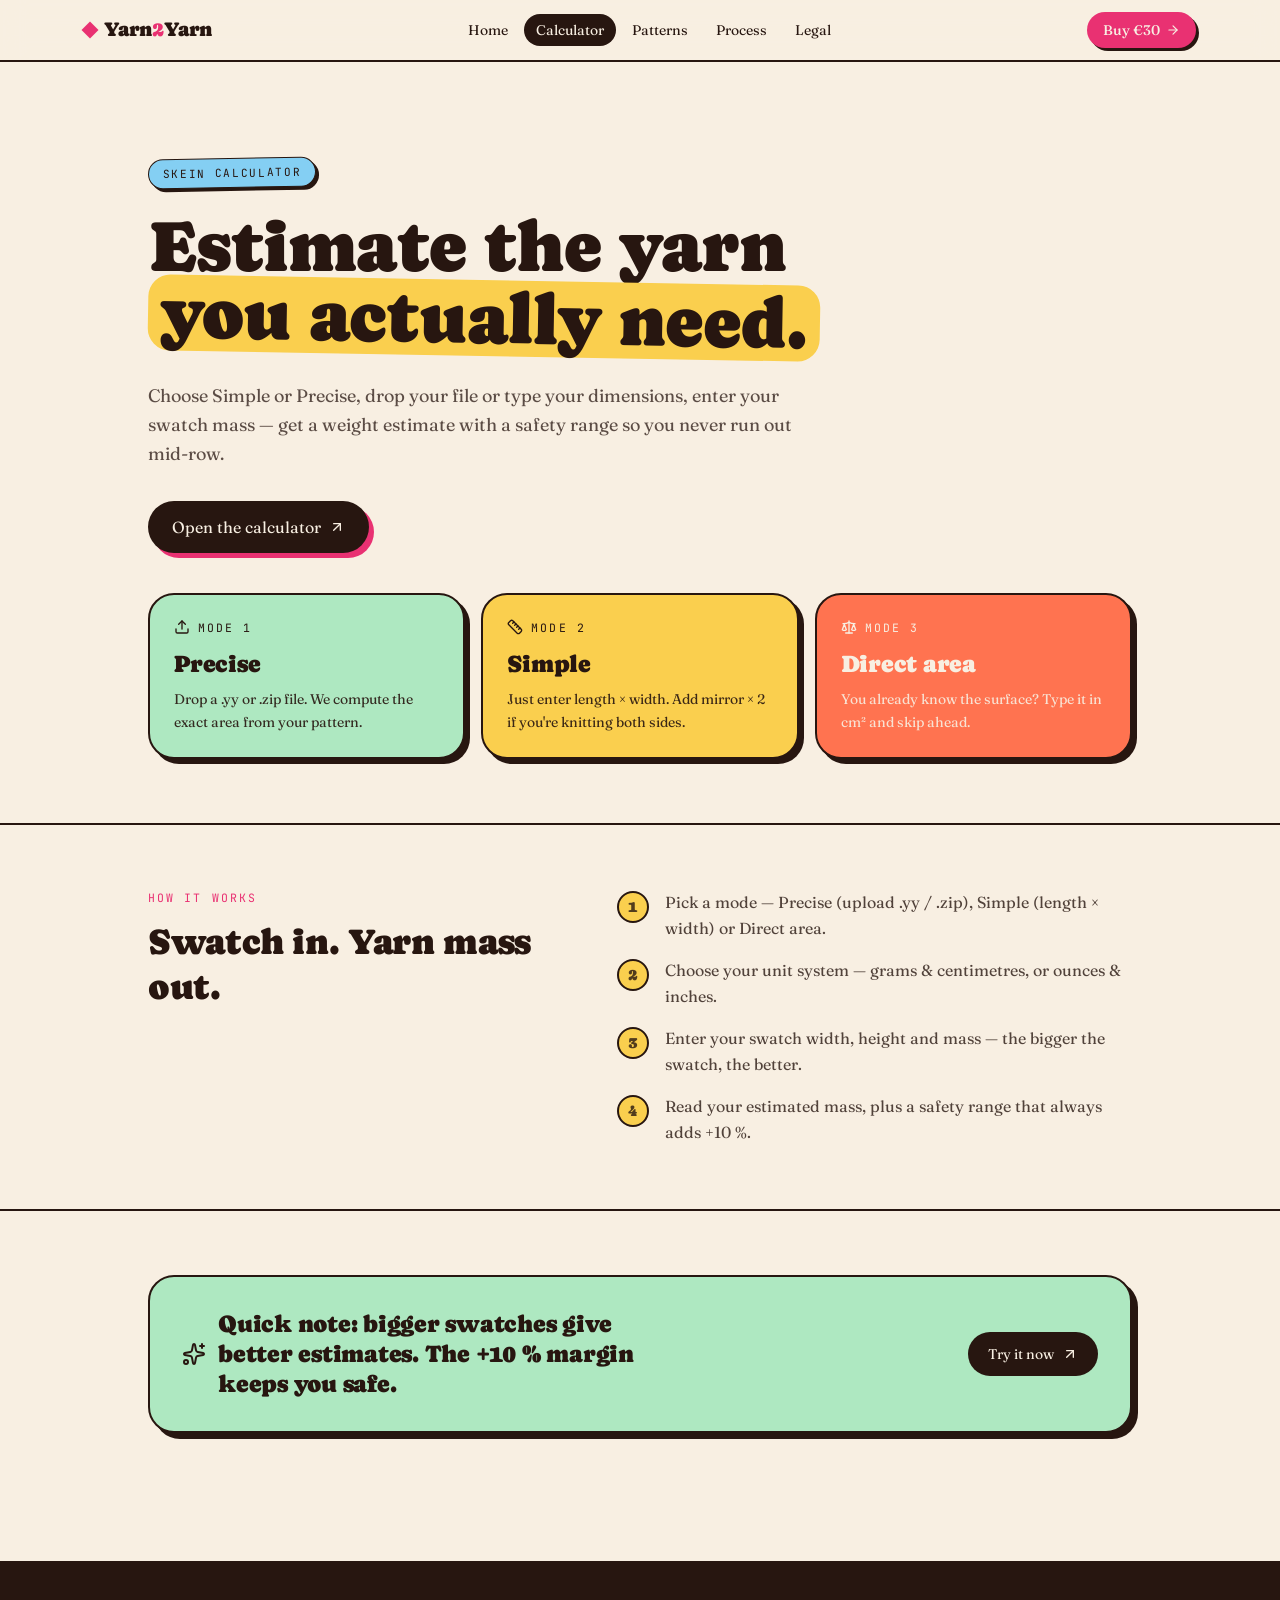
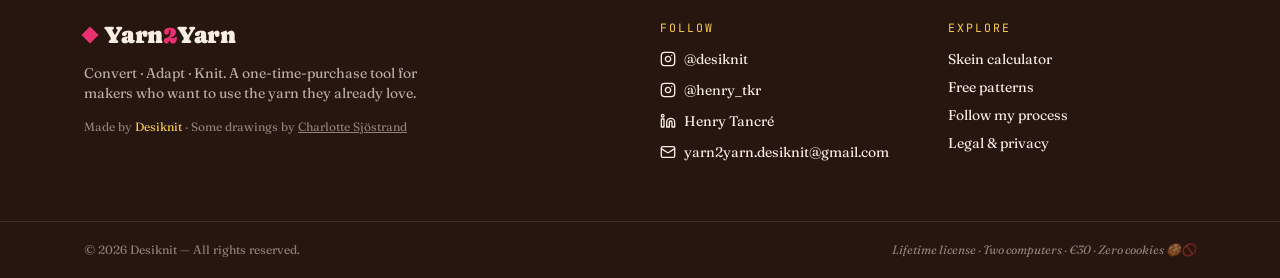
==== commit fb4bcda1: "calc okkk" ====
--- a/calculator/index.html
+++ b/calculator/index.html
@@ -167,60 +167,6 @@
 		}
 	}
 </style>
-<script defer="" src="js/~flock.js" data-proxy-url="/~api/analytics"></script><meta name="twitter:title" content="Skein Calculator — Yarn 2 Yarn"><meta name="twitter:description" content="Estimate the yarn you need — precise or simple mode, always with a safety margin."><meta property="og:image" content="images/id-preview-fc2e2dba--8e81f6e1-5158-4120-b369-6080ebdf96a0.lovable.app-1785254110658.png"><meta name="twitter:image" content="https://pub-bb2e103a32db4e198524a2e9ed8f35b4.r2.dev/19436440-525f-40ab-999f-d670b272fbc6/id-preview-fc2e2dba--8e81f6e1-5158-4120-b369-6080ebdf96a0.lovable.app-1785254110658.png"></head><body><!--$--><div class="min-h-screen bg-cream text-ink"><header class="sticky top-0 z-40 border-b-2 border-ink bg-cream/90 backdrop-blur-md"><div class="mx-auto flex max-w-6xl items-center justify-between px-5 py-3"><a href="/" class="flex items-center gap-2"><span class="inline-block h-3 w-3 rotate-45 bg-raspberry"></span><span class="font-display text-xl leading-none">Yarn<span class="text-raspberry">2</span>Yarn</span></a><nav class="hidden items-center gap-1 md:flex"><a href="/" class="rounded-full px-3 py-1.5 text-sm hover:bg-ink hover:text-cream transition">Home</a><a class="rounded-full px-3 py-1.5 text-sm hover:bg-ink hover:text-cream transition bg-ink text-cream" href="/calculator" data-status="active" aria-current="page">Calculator</a><a href="/patterns" class="rounded-full px-3 py-1.5 text-sm hover:bg-ink hover:text-cream transition">Patterns</a><a href="/process" class="rounded-full px-3 py-1.5 text-sm hover:bg-ink hover:text-cream transition">Process</a><a href="/legal" class="rounded-full px-3 py-1.5 text-sm hover:bg-ink hover:text-cream transition">Legal</a></nav><div class="flex items-center gap-2"><a href="https://yarn2yarn.lemonsqueezy.com/checkout/buy/22267c7e-5ff2-482f-9b16-f2206b3a0a4a?embed=1" class="hidden md:inline-flex items-center gap-1.5 rounded-full bg-raspberry px-4 py-2 text-sm font-medium text-cream shadow-[3px_3px_0_var(--ink)] transition hover:-translate-y-0.5">Buy €30 <svg xmlns="http://www.w3.org/2000/svg" width="24" height="24" viewBox="0 0 24 24" fill="none" stroke="currentColor" stroke-width="2" stroke-linecap="round" stroke-linejoin="round" class="lucide lucide-arrow-right h-3.5 w-3.5" aria-hidden="true"><path d="M5 12h14"></path><path d="m12 5 7 7-7 7"></path></svg></a><button aria-label="Menu" class="md:hidden rounded-full border-2 border-ink px-3 py-1.5 text-sm">Menu</button></div></div></header><main><section class="mx-auto max-w-5xl px-5 pt-14 pb-10 md:pt-24"><span class="sticker bg-sky -rotate-1">Skein calculator</span><h1 class="mt-6 font-display text-5xl leading-[0.95] md:text-7xl">Estimate the yarn <span class="inline-block rotate-1 rounded-2xl bg-butter px-3 py-1">you actually need.</span></h1><p class="mt-6 max-w-2xl text-lg leading-relaxed text-ink/75">Choose Simple or Precise, drop your file or type your dimensions, enter your swatch mass — get a weight estimate with a safety range so you never run out mid-row.</p><a href="https://www.desiknit.com/calc.html" class="mt-8 inline-flex items-center gap-2 rounded-full bg-ink px-6 py-3.5 text-cream shadow-[5px_5px_0_var(--raspberry)] transition hover:-translate-y-0.5">Open the calculator <svg xmlns="http://www.w3.org/2000/svg" width="24" height="24" viewBox="0 0 24 24" fill="none" stroke="currentColor" stroke-width="2" stroke-linecap="round" stroke-linejoin="round" class="lucide lucide-arrow-up-right h-4 w-4" aria-hidden="true"><path d="M7 7h10v10"></path><path d="M7 17 17 7"></path></svg></a></section><section class="mx-auto max-w-5xl px-5 pb-16"><div class="grid gap-4 md:grid-cols-3"><div class="rounded-3xl border-2 border-ink p-6 shadow-[5px_5px_0_var(--ink)] bg-mint"><div class="flex items-center gap-2 font-mono-tag"><svg xmlns="http://www.w3.org/2000/svg" width="24" height="24" viewBox="0 0 24 24" fill="none" stroke="currentColor" stroke-width="2" stroke-linecap="round" stroke-linejoin="round" class="lucide lucide-upload h-4 w-4" aria-hidden="true"><path d="M12 3v12"></path><path d="m17 8-5-5-5 5"></path><path d="M21 15v4a2 2 0 0 1-2 2H5a2 2 0 0 1-2-2v-4"></path></svg> Mode <!-- -->1</div><h3 class="mt-3 font-display text-2xl">Precise</h3><p class="mt-2 text-sm leading-relaxed opacity-90">Drop a .yy or .zip file. We compute the exact area from your pattern.</p></div><div class="rounded-3xl border-2 border-ink p-6 shadow-[5px_5px_0_var(--ink)] bg-butter"><div class="flex items-center gap-2 font-mono-tag"><svg xmlns="http://www.w3.org/2000/svg" width="24" height="24" viewBox="0 0 24 24" fill="none" stroke="currentColor" stroke-width="2" stroke-linecap="round" stroke-linejoin="round" class="lucide lucide-ruler h-4 w-4" aria-hidden="true"><path d="M21.3 15.3a2.4 2.4 0 0 1 0 3.4l-2.6 2.6a2.4 2.4 0 0 1-3.4 0L2.7 8.7a2.41 2.41 0 0 1 0-3.4l2.6-2.6a2.41 2.41 0 0 1 3.4 0Z"></path><path d="m14.5 12.5 2-2"></path><path d="m11.5 9.5 2-2"></path><path d="m8.5 6.5 2-2"></path><path d="m17.5 15.5 2-2"></path></svg> Mode <!-- -->2</div><h3 class="mt-3 font-display text-2xl">Simple</h3><p class="mt-2 text-sm leading-relaxed opacity-90">Just enter length × width. Add mirror × 2 if you're knitting both sides.</p></div><div class="rounded-3xl border-2 border-ink p-6 shadow-[5px_5px_0_var(--ink)] bg-coral text-cream"><div class="flex items-center gap-2 font-mono-tag"><svg xmlns="http://www.w3.org/2000/svg" width="24" height="24" viewBox="0 0 24 24" fill="none" stroke="currentColor" stroke-width="2" stroke-linecap="round" stroke-linejoin="round" class="lucide lucide-scale h-4 w-4" aria-hidden="true"><path d="M12 3v18"></path><path d="m19 8 3 8a5 5 0 0 1-6 0zV7"></path><path d="M3 7h1a17 17 0 0 0 8-2 17 17 0 0 0 8 2h1"></path><path d="m5 8 3 8a5 5 0 0 1-6 0zV7"></path><path d="M7 21h10"></path></svg> Mode <!-- -->3</div><h3 class="mt-3 font-display text-2xl">Direct area</h3><p class="mt-2 text-sm leading-relaxed opacity-90">You already know the surface? Type it in cm² and skip ahead.</p></div></div></section><section class="border-y-2 border-ink bg-cream"><div class="mx-auto max-w-5xl px-5 py-16 grid gap-10 md:grid-cols-[1fr_1.2fr]"><div><p class="font-mono-tag text-raspberry mb-3">How it works</p><h2 class="font-display text-4xl leading-tight">Swatch in. Yarn mass out.</h2></div><ol class="space-y-4 text-ink/80"><li class="flex gap-4"><span class="mt-0.5 inline-flex h-8 w-8 flex-none items-center justify-center rounded-full border-2 border-ink bg-butter font-display">1</span><p class="leading-relaxed">Pick a mode — Precise (upload .yy / .zip), Simple (length × width) or Direct area.</p></li><li class="flex gap-4"><span class="mt-0.5 inline-flex h-8 w-8 flex-none items-center justify-center rounded-full border-2 border-ink bg-butter font-display">2</span><p class="leading-relaxed">Choose your unit system — grams & centimetres, or ounces & inches.</p></li><li class="flex gap-4"><span class="mt-0.5 inline-flex h-8 w-8 flex-none items-center justify-center rounded-full border-2 border-ink bg-butter font-display">3</span><p class="leading-relaxed">Enter your swatch width, height and mass — the bigger the swatch, the better.</p></li><li class="flex gap-4"><span class="mt-0.5 inline-flex h-8 w-8 flex-none items-center justify-center rounded-full border-2 border-ink bg-butter font-display">4</span><p class="leading-relaxed">Read your estimated mass, plus a safety range that always adds +10 %.</p></li></ol></div></section><section class="mx-auto max-w-5xl px-5 py-16"><div class="rounded-3xl border-2 border-ink bg-mint p-8 shadow-[6px_6px_0_var(--ink)] flex flex-wrap items-center gap-6 justify-between"><div class="flex items-center gap-3"><svg xmlns="http://www.w3.org/2000/svg" width="24" height="24" viewBox="0 0 24 24" fill="none" stroke="currentColor" stroke-width="2" stroke-linecap="round" stroke-linejoin="round" class="lucide lucide-sparkles h-6 w-6" aria-hidden="true"><path d="M11.017 2.814a1 1 0 0 1 1.966 0l1.051 5.558a2 2 0 0 0 1.594 1.594l5.558 1.051a1 1 0 0 1 0 1.966l-5.558 1.051a2 2 0 0 0-1.594 1.594l-1.051 5.558a1 1 0 0 1-1.966 0l-1.051-5.558a2 2 0 0 0-1.594-1.594l-5.558-1.051a1 1 0 0 1 0-1.966l5.558-1.051a2 2 0 0 0 1.594-1.594z"></path><path d="M20 2v4"></path><path d="M22 4h-4"></path><circle cx="4" cy="20" r="2"></circle></svg><p class="font-display text-2xl leading-tight max-w-md">Quick note: bigger swatches give better estimates. The +10 % margin keeps you safe.</p></div><a href="https://www.desiknit.com/calc.html" class="inline-flex items-center gap-2 rounded-full bg-ink px-5 py-3 text-sm text-cream hover:bg-raspberry transition">Try it now <svg xmlns="http://www.w3.org/2000/svg" width="24" height="24" viewBox="0 0 24 24" fill="none" stroke="currentColor" stroke-width="2" stroke-linecap="round" stroke-linejoin="round" class="lucide lucide-arrow-up-right h-4 w-4" aria-hidden="true"><path d="M7 7h10v10"></path><path d="M7 17 17 7"></path></svg></a></div></section></main><footer class="mt-16 border-t-2 border-ink bg-ink text-cream"><div class="mx-auto grid max-w-6xl gap-10 px-5 py-14 md:grid-cols-4"><div class="md:col-span-2"><div class="flex items-center gap-2"><span class="inline-block h-3 w-3 rotate-45 bg-raspberry"></span><span class="font-display text-2xl">Yarn<span class="text-raspberry">2</span>Yarn</span></div><p class="mt-3 max-w-sm text-sm text-cream/70">Convert · Adapt · Knit. A one-time-purchase tool for makers who want to use the yarn they already love.</p><p class="mt-4 text-xs text-cream/50">Made by <span class="text-butter">Desiknit</span> · Some drawings by<!-- --> <a href="https://www.instagram.com/charlotte_sjostrand" class="underline hover:text-butter">Charlotte Sjöstrand</a></p></div><div><p class="font-mono-tag text-butter mb-3">Follow</p><ul class="space-y-2 text-sm"><li><a href="https://www.instagram.com/desiknit/" class="inline-flex items-center gap-2 hover:text-butter"><svg xmlns="http://www.w3.org/2000/svg" width="24" height="24" viewBox="0 0 24 24" fill="none" stroke="currentColor" stroke-width="2" stroke-linecap="round" stroke-linejoin="round" class="lucide lucide-instagram h-4 w-4" aria-hidden="true"><rect width="20" height="20" x="2" y="2" rx="5" ry="5"></rect><path d="M16 11.37A4 4 0 1 1 12.63 8 4 4 0 0 1 16 11.37z"></path><line x1="17.5" x2="17.51" y1="6.5" y2="6.5"></line></svg> @desiknit</a></li><li><a href="https://www.instagram.com/henry_tkr/" class="inline-flex items-center gap-2 hover:text-butter"><svg xmlns="http://www.w3.org/2000/svg" width="24" height="24" viewBox="0 0 24 24" fill="none" stroke="currentColor" stroke-width="2" stroke-linecap="round" stroke-linejoin="round" class="lucide lucide-instagram h-4 w-4" aria-hidden="true"><rect width="20" height="20" x="2" y="2" rx="5" ry="5"></rect><path d="M16 11.37A4 4 0 1 1 12.63 8 4 4 0 0 1 16 11.37z"></path><line x1="17.5" x2="17.51" y1="6.5" y2="6.5"></line></svg> @henry_tkr</a></li><li><a href="https://www.linkedin.com/in/henry-tancré-1b995a37a" class="inline-flex items-center gap-2 hover:text-butter"><svg xmlns="http://www.w3.org/2000/svg" width="24" height="24" viewBox="0 0 24 24" fill="none" stroke="currentColor" stroke-width="2" stroke-linecap="round" stroke-linejoin="round" class="lucide lucide-linkedin h-4 w-4" aria-hidden="true"><path d="M16 8a6 6 0 0 1 6 6v7h-4v-7a2 2 0 0 0-2-2 2 2 0 0 0-2 2v7h-4v-7a6 6 0 0 1 6-6z"></path><rect width="4" height="12" x="2" y="9"></rect><circle cx="4" cy="4" r="2"></circle></svg> Henry Tancré</a></li><li><a href="mailto:yarn2yarn.desiknit@gmail.com" class="inline-flex items-center gap-2 hover:text-butter"><svg xmlns="http://www.w3.org/2000/svg" width="24" height="24" viewBox="0 0 24 24" fill="none" stroke="currentColor" stroke-width="2" stroke-linecap="round" stroke-linejoin="round" class="lucide lucide-mail h-4 w-4" aria-hidden="true"><path d="m22 7-8.991 5.727a2 2 0 0 1-2.009 0L2 7"></path><rect x="2" y="4" width="20" height="16" rx="2"></rect></svg> yarn2yarn.desiknit@gmail.com</a></li></ul></div><div><p class="font-mono-tag text-butter mb-3">Explore</p><ul class="space-y-2 text-sm"><li><a class="hover:text-butter active" href="/calculator" data-status="active" aria-current="page">Skein calculator</a></li><li><a href="/patterns" class="hover:text-butter">Free patterns</a></li><li><a href="/process" class="hover:text-butter">Follow my process</a></li><li><a href="/legal" class="hover:text-butter">Legal & privacy</a></li></ul></div></div><div class="border-t border-cream/10"><div class="mx-auto flex max-w-6xl flex-wrap items-center justify-between gap-3 px-5 py-5 text-xs text-cream/50"><span>© <!-- -->2026<!-- --> Desiknit — All rights reserved.</span><span class="italic">Lifetime license · Two computers · €30 · Zero cookies 🍪🚫</span></div></div></footer></div><!--/$--><script type="module" async="" src="js/index-Cd15-F9J.js"></script>
-<aside id="lovable-badge" role="complementary" dir="ltr" lang="en" aria-label="Edit with Lovable">
-	<a id="lovable-badge-cta" target="_blank" href="https://lovable.dev/projects/lovp_5mtgb81fgm9q9stjfzwzbwdyba?utm_source=lovable-badge" rel="noopener nofollow" aria-label="Edit with Lovable">
-		<span id="lovable-badge-text">Edit with</span>
-		<svg xmlns="http://www.w3.org/2000/svg" width="52" height="16" fill="none" viewBox="0 0 52 16">
-  <path fill="#FCFBF8" fill-rule="evenodd" d="M20.318 5.25c.643 0 1.206.14 1.69.418a2.81 2.81 0 0 1 1.118 1.191c.266.513.4 1.115.4 1.807s-.134 1.296-.4 1.812a2.81 2.81 0 0 1-1.118 1.193c-.484.278-1.047.418-1.69.418s-1.208-.14-1.695-.418a2.85 2.85 0 0 1-1.125-1.193c-.262-.516-.393-1.12-.393-1.812s.131-1.294.393-1.807a2.848 2.848 0 0 1 1.125-1.191c.487-.279 1.052-.418 1.695-.418Zm0 1.425c-.27 0-.504.076-.7.228-.193.147-.34.37-.443.67-.102.295-.153.66-.153 1.093 0 .435.05.801.153 1.1.102.3.25.524.443.676.196.147.43.22.7.22.27 0 .502-.073.694-.22.193-.152.341-.375.443-.67.103-.299.153-.667.153-1.106 0-.65-.112-1.145-.337-1.481a1.08 1.08 0 0 0-.953-.51ZM32.7 5.25c.61 0 1.127.1 1.549.3.422.197.74.48.953.849.217.368.325.809.325 1.32v2.704c0 .29.02.562.062.812.044.245.108.4.19.466V12h-1.935a5.895 5.895 0 0 1-.105-.684 7.745 7.745 0 0 1-.02-.228 2.293 2.293 0 0 1-.151.203c-.205.242-.47.437-.793.584-.32.143-.685.215-1.094.215-.406 0-.77-.08-1.094-.24a1.845 1.845 0 0 1-.756-.682 1.984 1.984 0 0 1-.27-1.045c0-.606.178-1.069.535-1.388.356-.324.87-.534 1.542-.633l1.125-.16c.225-.032.403-.074.534-.123a.622.622 0 0 0 .288-.196.549.549 0 0 0 .093-.327.65.65 0 0 0-.11-.367.702.702 0 0 0-.32-.27c-.14-.07-.31-.105-.51-.105-.32 0-.576.083-.768.251-.193.164-.298.39-.314.676h-1.923c.016-.434.147-.82.393-1.155.25-.34.596-.604 1.039-.792.442-.189.954-.283 1.535-.283Zm.99 3.498a.98.98 0 0 1-.215.14 2.49 2.49 0 0 1-.584.178l-.473.092c-.315.061-.553.156-.713.283-.155.127-.233.305-.233.534 0 .23.084.412.252.547.168.135.383.203.645.203s.494-.058.694-.173c.201-.118.355-.282.461-.49.11-.21.166-.448.166-.714v-.6Zm4.526-2.375c.065-.125.138-.243.221-.349.197-.25.437-.44.719-.571.282-.135.6-.203.952-.203.528 0 .988.138 1.377.412.389.275.688.67.896 1.186.21.512.314 1.12.314 1.824 0 .7-.107 1.309-.32 1.825-.213.512-.518.906-.915 1.18-.393.275-.854.412-1.383.412-.352 0-.667-.062-.946-.184a1.832 1.832 0 0 1-.7-.554 2.2 2.2 0 0 1-.234-.383V12h-1.843V3h1.862v3.373Zm1.284.296c-.274 0-.51.085-.707.253-.192.163-.338.397-.436.7a3.376 3.376 0 0 0-.148 1.05c0 .406.05.759.148 1.058.098.299.243.53.436.694.197.164.433.246.707.246.279 0 .512-.082.7-.246.193-.164.336-.395.43-.694.099-.3.148-.652.148-1.058 0-.405-.05-.757-.147-1.056-.095-.299-.238-.53-.43-.694a1.015 1.015 0 0 0-.7-.253Zm9.416-1.419c.602 0 1.136.131 1.604.393.466.262.829.643 1.086 1.143.263.5.394 1.097.394 1.794 0 .25-.002.449-.006.596H47.51c.018.288.071.538.164.75a1.3 1.3 0 0 0 .491.596c.214.13.465.196.757.196.319 0 .583-.082.792-.246.209-.167.34-.403.393-.706h1.862a2.48 2.48 0 0 1-.485 1.235 2.54 2.54 0 0 1-1.051.805c-.439.188-.949.283-1.53.283-.655 0-1.225-.125-1.708-.375a2.672 2.672 0 0 1-1.13-1.143c-.267-.508-.4-1.137-.4-1.887 0-.712.14-1.327.418-1.843a2.86 2.86 0 0 1 1.155-1.186c.491-.27 1.051-.405 1.678-.405Zm-.044 1.345c-.274 0-.516.068-.725.203a1.29 1.29 0 0 0-.479.59 2.045 2.045 0 0 0-.132.498h2.562a1.873 1.873 0 0 0-.138-.602 1.061 1.061 0 0 0-.418-.516 1.243 1.243 0 0 0-.67-.173Z" clip-rule="evenodd"></path>
-  <path fill="#FCFBF8" d="m26.605 9.995 1.342-4.566h1.924L27.628 12h-2.07l-2.33-6.57h1.98l1.397 4.565Zm-13.013.143h2.256c1.632 0 1.421 1.837 1.418 1.861h-5.603V3h1.93v7.138Zm31.516 1.861h-1.862V3h1.862v8.999Z"></path>
-  <path fill="url(#a)" fill-rule="evenodd" d="M2.7 3c1.492 0 2.7 1.192 2.7 2.663v1.012h.9c1.49 0 2.7 1.192 2.7 2.662S7.791 12 6.3 12H0V5.663C0 4.193 1.209 3 2.7 3Z" clip-rule="evenodd"></path>
-  <defs>
-    <radialGradient id="a" cx="0" cy="0" r="1" gradientTransform="matrix(-1.54236 7.07838 -10.231 -2.15602 4.627 5.022)" gradientUnits="userSpaceOnUse">
-      <stop offset=".106" stop-color="#FE7B02"></stop>
-      <stop offset=".394" stop-color="#FE3F21"></stop>
-      <stop offset=".608" stop-color="#F858BC"></stop>
-      <stop offset=".929" stop-color="#575ECF"></stop>
-    </radialGradient>
-  </defs>
-</svg>
+<meta name="twitter:title" content="Skein Calculator — Yarn 2 Yarn"><meta name="twitter:description" content="Estimate the yarn you need — precise or simple mode, always with a safety margin."><meta property="og:image" content="images/id-preview-fc2e2dba--8e81f6e1-5158-4120-b369-6080ebdf96a0.lovable.app-1785254110658.png"><meta name="twitter:image" content="https://pub-bb2e103a32db4e198524a2e9ed8f35b4.r2.dev/19436440-525f-40ab-999f-d670b272fbc6/id-preview-fc2e2dba--8e81f6e1-5158-4120-b369-6080ebdf96a0.lovable.app-1785254110658.png"></head><body><!--$--><div class="min-h-screen bg-cream text-ink"><header class="sticky top-0 z-40 border-b-2 border-ink bg-cream/90 backdrop-blur-md"><div class="mx-auto flex max-w-6xl items-center justify-between px-5 py-3"><a href="/" class="flex items-center gap-2"><span class="inline-block h-3 w-3 rotate-45 bg-raspberry"></span><span class="font-display text-xl leading-none">Yarn<span class="text-raspberry">2</span>Yarn</span></a><nav class="hidden items-center gap-1 md:flex"><a href="/" class="rounded-full px-3 py-1.5 text-sm hover:bg-ink hover:text-cream transition">Home</a><a class="rounded-full px-3 py-1.5 text-sm hover:bg-ink hover:text-cream transition bg-ink text-cream" href="/calculator" data-status="active" aria-current="page">Calculator</a><a href="/patterns" class="rounded-full px-3 py-1.5 text-sm hover:bg-ink hover:text-cream transition">Patterns</a><a href="/process" class="rounded-full px-3 py-1.5 text-sm hover:bg-ink hover:text-cream transition">Process</a><a href="/legal" class="rounded-full px-3 py-1.5 text-sm hover:bg-ink hover:text-cream transition">Legal</a></nav><div class="flex items-center gap-2"><a href="https://yarn2yarn.lemonsqueezy.com/checkout/buy/22267c7e-5ff2-482f-9b16-f2206b3a0a4a?embed=1" class="hidden md:inline-flex items-center gap-1.5 rounded-full bg-raspberry px-4 py-2 text-sm font-medium text-cream shadow-[3px_3px_0_var(--ink)] transition hover:-translate-y-0.5">Buy €30 <svg xmlns="http://www.w3.org/2000/svg" width="24" height="24" viewBox="0 0 24 24" fill="none" stroke="currentColor" stroke-width="2" stroke-linecap="round" stroke-linejoin="round" class="lucide lucide-arrow-right h-3.5 w-3.5" aria-hidden="true"><path d="M5 12h14"></path><path d="m12 5 7 7-7 7"></path></svg></a><button aria-label="Menu" class="md:hidden rounded-full border-2 border-ink px-3 py-1.5 text-sm">Menu</button></div></div></header><main><section class="mx-auto max-w-5xl px-5 pt-14 pb-10 md:pt-24"><span class="sticker bg-sky -rotate-1">Skein calculator</span><h1 class="mt-6 font-display text-5xl leading-[0.95] md:text-7xl">Estimate the yarn <span class="inline-block rotate-1 rounded-2xl bg-butter px-3 py-1">you actually need.</span></h1><p class="mt-6 max-w-2xl text-lg leading-relaxed text-ink/75">Choose Simple or Precise, drop your file or type your dimensions, enter your swatch mass — get a weight estimate with a safety range so you never run out mid-row.</p><a href="https://www.desiknit.com/calc.html" class="mt-8 inline-flex items-center gap-2 rounded-full bg-ink px-6 py-3.5 text-cream shadow-[5px_5px_0_var(--raspberry)] transition hover:-translate-y-0.5">Open the calculator <svg xmlns="http://www.w3.org/2000/svg" width="24" height="24" viewBox="0 0 24 24" fill="none" stroke="currentColor" stroke-width="2" stroke-linecap="round" stroke-linejoin="round" class="lucide lucide-arrow-up-right h-4 w-4" aria-hidden="true"><path d="M7 7h10v10"></path><path d="M7 17 17 7"></path></svg></a></section><section class="mx-auto max-w-5xl px-5 pb-16"><div class="grid gap-4 md:grid-cols-3"><div class="rounded-3xl border-2 border-ink p-6 shadow-[5px_5px_0_var(--ink)] bg-mint"><div class="flex items-center gap-2 font-mono-tag"><svg xmlns="http://www.w3.org/2000/svg" width="24" height="24" viewBox="0 0 24 24" fill="none" stroke="currentColor" stroke-width="2" stroke-linecap="round" stroke-linejoin="round" class="lucide lucide-upload h-4 w-4" aria-hidden="true"><path d="M12 3v12"></path><path d="m17 8-5-5-5 5"></path><path d="M21 15v4a2 2 0 0 1-2 2H5a2 2 0 0 1-2-2v-4"></path></svg> Mode <!-- -->1</div><h3 class="mt-3 font-display text-2xl">Precise</h3><p class="mt-2 text-sm leading-relaxed opacity-90">Drop a .yy or .zip file. We compute the exact area from your pattern.</p></div><div class="rounded-3xl border-2 border-ink p-6 shadow-[5px_5px_0_var(--ink)] bg-butter"><div class="flex items-center gap-2 font-mono-tag"><svg xmlns="http://www.w3.org/2000/svg" width="24" height="24" viewBox="0 0 24 24" fill="none" stroke="currentColor" stroke-width="2" stroke-linecap="round" stroke-linejoin="round" class="lucide lucide-ruler h-4 w-4" aria-hidden="true"><path d="M21.3 15.3a2.4 2.4 0 0 1 0 3.4l-2.6 2.6a2.4 2.4 0 0 1-3.4 0L2.7 8.7a2.41 2.41 0 0 1 0-3.4l2.6-2.6a2.41 2.41 0 0 1 3.4 0Z"></path><path d="m14.5 12.5 2-2"></path><path d="m11.5 9.5 2-2"></path><path d="m8.5 6.5 2-2"></path><path d="m17.5 15.5 2-2"></path></svg> Mode <!-- -->2</div><h3 class="mt-3 font-display text-2xl">Simple</h3><p class="mt-2 text-sm leading-relaxed opacity-90">Just enter length × width. Add mirror × 2 if you're knitting both sides.</p></div><div class="rounded-3xl border-2 border-ink p-6 shadow-[5px_5px_0_var(--ink)] bg-coral text-cream"><div class="flex items-center gap-2 font-mono-tag"><svg xmlns="http://www.w3.org/2000/svg" width="24" height="24" viewBox="0 0 24 24" fill="none" stroke="currentColor" stroke-width="2" stroke-linecap="round" stroke-linejoin="round" class="lucide lucide-scale h-4 w-4" aria-hidden="true"><path d="M12 3v18"></path><path d="m19 8 3 8a5 5 0 0 1-6 0zV7"></path><path d="M3 7h1a17 17 0 0 0 8-2 17 17 0 0 0 8 2h1"></path><path d="m5 8 3 8a5 5 0 0 1-6 0zV7"></path><path d="M7 21h10"></path></svg> Mode <!-- -->3</div><h3 class="mt-3 font-display text-2xl">Direct area</h3><p class="mt-2 text-sm leading-relaxed opacity-90">You already know the surface? Type it in cm² and skip ahead.</p></div></div></section><section class="border-y-2 border-ink bg-cream"><div class="mx-auto max-w-5xl px-5 py-16 grid gap-10 md:grid-cols-[1fr_1.2fr]"><div><p class="font-mono-tag text-raspberry mb-3">How it works</p><h2 class="font-display text-4xl leading-tight">Swatch in. Yarn mass out.</h2></div><ol class="space-y-4 text-ink/80"><li class="flex gap-4"><span class="mt-0.5 inline-flex h-8 w-8 flex-none items-center justify-center rounded-full border-2 border-ink bg-butter font-display">1</span><p class="leading-relaxed">Pick a mode — Precise (upload .yy / .zip), Simple (length × width) or Direct area.</p></li><li class="flex gap-4"><span class="mt-0.5 inline-flex h-8 w-8 flex-none items-center justify-center rounded-full border-2 border-ink bg-butter font-display">2</span><p class="leading-relaxed">Choose your unit system — grams & centimetres, or ounces & inches.</p></li><li class="flex gap-4"><span class="mt-0.5 inline-flex h-8 w-8 flex-none items-center justify-center rounded-full border-2 border-ink bg-butter font-display">3</span><p class="leading-relaxed">Enter your swatch width, height and mass — the bigger the swatch, the better.</p></li><li class="flex gap-4"><span class="mt-0.5 inline-flex h-8 w-8 flex-none items-center justify-center rounded-full border-2 border-ink bg-butter font-display">4</span><p class="leading-relaxed">Read your estimated mass, plus a safety range that always adds +10 %.</p></li></ol></div></section><section class="mx-auto max-w-5xl px-5 py-16"><div class="rounded-3xl border-2 border-ink bg-mint p-8 shadow-[6px_6px_0_var(--ink)] flex flex-wrap items-center gap-6 justify-between"><div class="flex items-center gap-3"><svg xmlns="http://www.w3.org/2000/svg" width="24" height="24" viewBox="0 0 24 24" fill="none" stroke="currentColor" stroke-width="2" stroke-linecap="round" stroke-linejoin="round" class="lucide lucide-sparkles h-6 w-6" aria-hidden="true"><path d="M11.017 2.814a1 1 0 0 1 1.966 0l1.051 5.558a2 2 0 0 0 1.594 1.594l5.558 1.051a1 1 0 0 1 0 1.966l-5.558 1.051a2 2 0 0 0-1.594 1.594l-1.051 5.558a1 1 0 0 1-1.966 0l-1.051-5.558a2 2 0 0 0-1.594-1.594l-5.558-1.051a1 1 0 0 1 0-1.966l5.558-1.051a2 2 0 0 0 1.594-1.594z"></path><path d="M20 2v4"></path><path d="M22 4h-4"></path><circle cx="4" cy="20" r="2"></circle></svg><p class="font-display text-2xl leading-tight max-w-md">Quick note: bigger swatches give better estimates. The +10 % margin keeps you safe.</p></div><a href="https://www.desiknit.com/calc.html" class="inline-flex items-center gap-2 rounded-full bg-ink px-5 py-3 text-sm text-cream hover:bg-raspberry transition">Try it now <svg xmlns="http://www.w3.org/2000/svg" width="24" height="24" viewBox="0 0 24 24" fill="none" stroke="currentColor" stroke-width="2" stroke-linecap="round" stroke-linejoin="round" class="lucide lucide-arrow-up-right h-4 w-4" aria-hidden="true"><path d="M7 7h10v10"></path><path d="M7 17 17 7"></path></svg></a></div></section></main><footer class="mt-16 border-t-2 border-ink bg-ink text-cream"><div class="mx-auto grid max-w-6xl gap-10 px-5 py-14 md:grid-cols-4"><div class="md:col-span-2"><div class="flex items-center gap-2"><span class="inline-block h-3 w-3 rotate-45 bg-raspberry"></span><span class="font-display text-2xl">Yarn<span class="text-raspberry">2</span>Yarn</span></div><p class="mt-3 max-w-sm text-sm text-cream/70">Convert · Adapt · Knit. A one-time-purchase tool for makers who want to use the yarn they already love.</p><p class="mt-4 text-xs text-cream/50">Made by <span class="text-butter">Desiknit</span> · Some drawings by<!-- --> <a href="https://www.instagram.com/charlotte_sjostrand" class="underline hover:text-butter">Charlotte Sjöstrand</a></p></div><div><p class="font-mono-tag text-butter mb-3">Follow</p><ul class="space-y-2 text-sm"><li><a href="https://www.instagram.com/desiknit/" class="inline-flex items-center gap-2 hover:text-butter"><svg xmlns="http://www.w3.org/2000/svg" width="24" height="24" viewBox="0 0 24 24" fill="none" stroke="currentColor" stroke-width="2" stroke-linecap="round" stroke-linejoin="round" class="lucide lucide-instagram h-4 w-4" aria-hidden="true"><rect width="20" height="20" x="2" y="2" rx="5" ry="5"></rect><path d="M16 11.37A4 4 0 1 1 12.63 8 4 4 0 0 1 16 11.37z"></path><line x1="17.5" x2="17.51" y1="6.5" y2="6.5"></line></svg> @desiknit</a></li><li><a href="https://www.instagram.com/henry_tkr/" class="inline-flex items-center gap-2 hover:text-butter"><svg xmlns="http://www.w3.org/2000/svg" width="24" height="24" viewBox="0 0 24 24" fill="none" stroke="currentColor" stroke-width="2" stroke-linecap="round" stroke-linejoin="round" class="lucide lucide-instagram h-4 w-4" aria-hidden="true"><rect width="20" height="20" x="2" y="2" rx="5" ry="5"></rect><path d="M16 11.37A4 4 0 1 1 12.63 8 4 4 0 0 1 16 11.37z"></path><line x1="17.5" x2="17.51" y1="6.5" y2="6.5"></line></svg> @henry_tkr</a></li><li><a href="https://www.linkedin.com/in/henry-tancré-1b995a37a" class="inline-flex items-center gap-2 hover:text-butter"><svg xmlns="http://www.w3.org/2000/svg" width="24" height="24" viewBox="0 0 24 24" fill="none" stroke="currentColor" stroke-width="2" stroke-linecap="round" stroke-linejoin="round" class="lucide lucide-linkedin h-4 w-4" aria-hidden="true"><path d="M16 8a6 6 0 0 1 6 6v7h-4v-7a2 2 0 0 0-2-2 2 2 0 0 0-2 2v7h-4v-7a6 6 0 0 1 6-6z"></path><rect width="4" height="12" x="2" y="9"></rect><circle cx="4" cy="4" r="2"></circle></svg> Henry Tancré</a></li><li><a href="mailto:yarn2yarn.desiknit@gmail.com" class="inline-flex items-center gap-2 hover:text-butter"><svg xmlns="http://www.w3.org/2000/svg" width="24" height="24" viewBox="0 0 24 24" fill="none" stroke="currentColor" stroke-width="2" stroke-linecap="round" stroke-linejoin="round" class="lucide lucide-mail h-4 w-4" aria-hidden="true"><path d="m22 7-8.991 5.727a2 2 0 0 1-2.009 0L2 7"></path><rect x="2" y="4" width="20" height="16" rx="2"></rect></svg> yarn2yarn.desiknit@gmail.com</a></li></ul></div><div><p class="font-mono-tag text-butter mb-3">Explore</p><ul class="space-y-2 text-sm"><li><a class="hover:text-butter active" href="/calculator" data-status="active" aria-current="page">Skein calculator</a></li><li><a href="/patterns" class="hover:text-butter">Free patterns</a></li><li><a href="/process" class="hover:text-butter">Follow my process</a></li><li><a href="/legal" class="hover:text-butter">Legal & privacy</a></li></ul></div></div><div class="border-t border-cream/10"><div class="mx-auto flex max-w-6xl flex-wrap items-center justify-between gap-3 px-5 py-5 text-xs text-cream/50"><span>© <!-- -->2026<!-- --> Desiknit — All rights reserved.</span><span class="italic">Lifetime license · Two computers · €30 · Zero cookies 🍪🚫</span></div></div></footer></div><!--/$--><script type="module" async="" src="js/index-Cd15-F9J.js"></script>
 
-
-	</a>
-	
-	<span id="lovable-badge-divider" aria-hidden="true"></span>
-	
-	<button id="lovable-badge-close" aria-label="Dismiss" title="Dismiss" type="button">
-		<svg xmlns="http://www.w3.org/2000/svg" width="16" height="16" fill="none" viewBox="0 0 16 16" aria-hidden="true">
-			<path d="M10.646 4.646a.5.5 0 1 1 .707.708L8.707 8l2.646 2.646a.5.5 0 1 1-.707.707L8 8.707l-2.646 2.646a.5.5 0 1 1-.708-.707L7.293 8 4.646 5.354a.5.5 0 1 1 .708-.708L8 7.293l2.646-2.647Z"></path>
-		</svg>
-	</button>
-</aside>
-<script>
-	// Don't show the lovable-badge if the page is in an iframe or if it's being rendered by puppeteer (screenshot service)
-	if (window.self !== window.top || navigator.userAgent.includes('puppeteer')) {
-		var badge = document.getElementById('lovable-badge');
-		if (badge) {
-			badge.style.display = 'none';
-		}
-	}
-
-	// Add click event listener to close button with animation
-	var closeButton = document.getElementById('lovable-badge-close');
-	if (closeButton) {
-		closeButton.addEventListener('click', function(event) {
-			event.preventDefault();
-			event.stopPropagation();
-			var badge = document.getElementById('lovable-badge');
-			if (badge) {
-				badge.classList.add('closing');
-				setTimeout(function() {
-					if (badge) {
-						badge.style.display = 'none';
-					}
-				}, 240);
-			}
-		});
-	}
-</script>
 </body></html>
